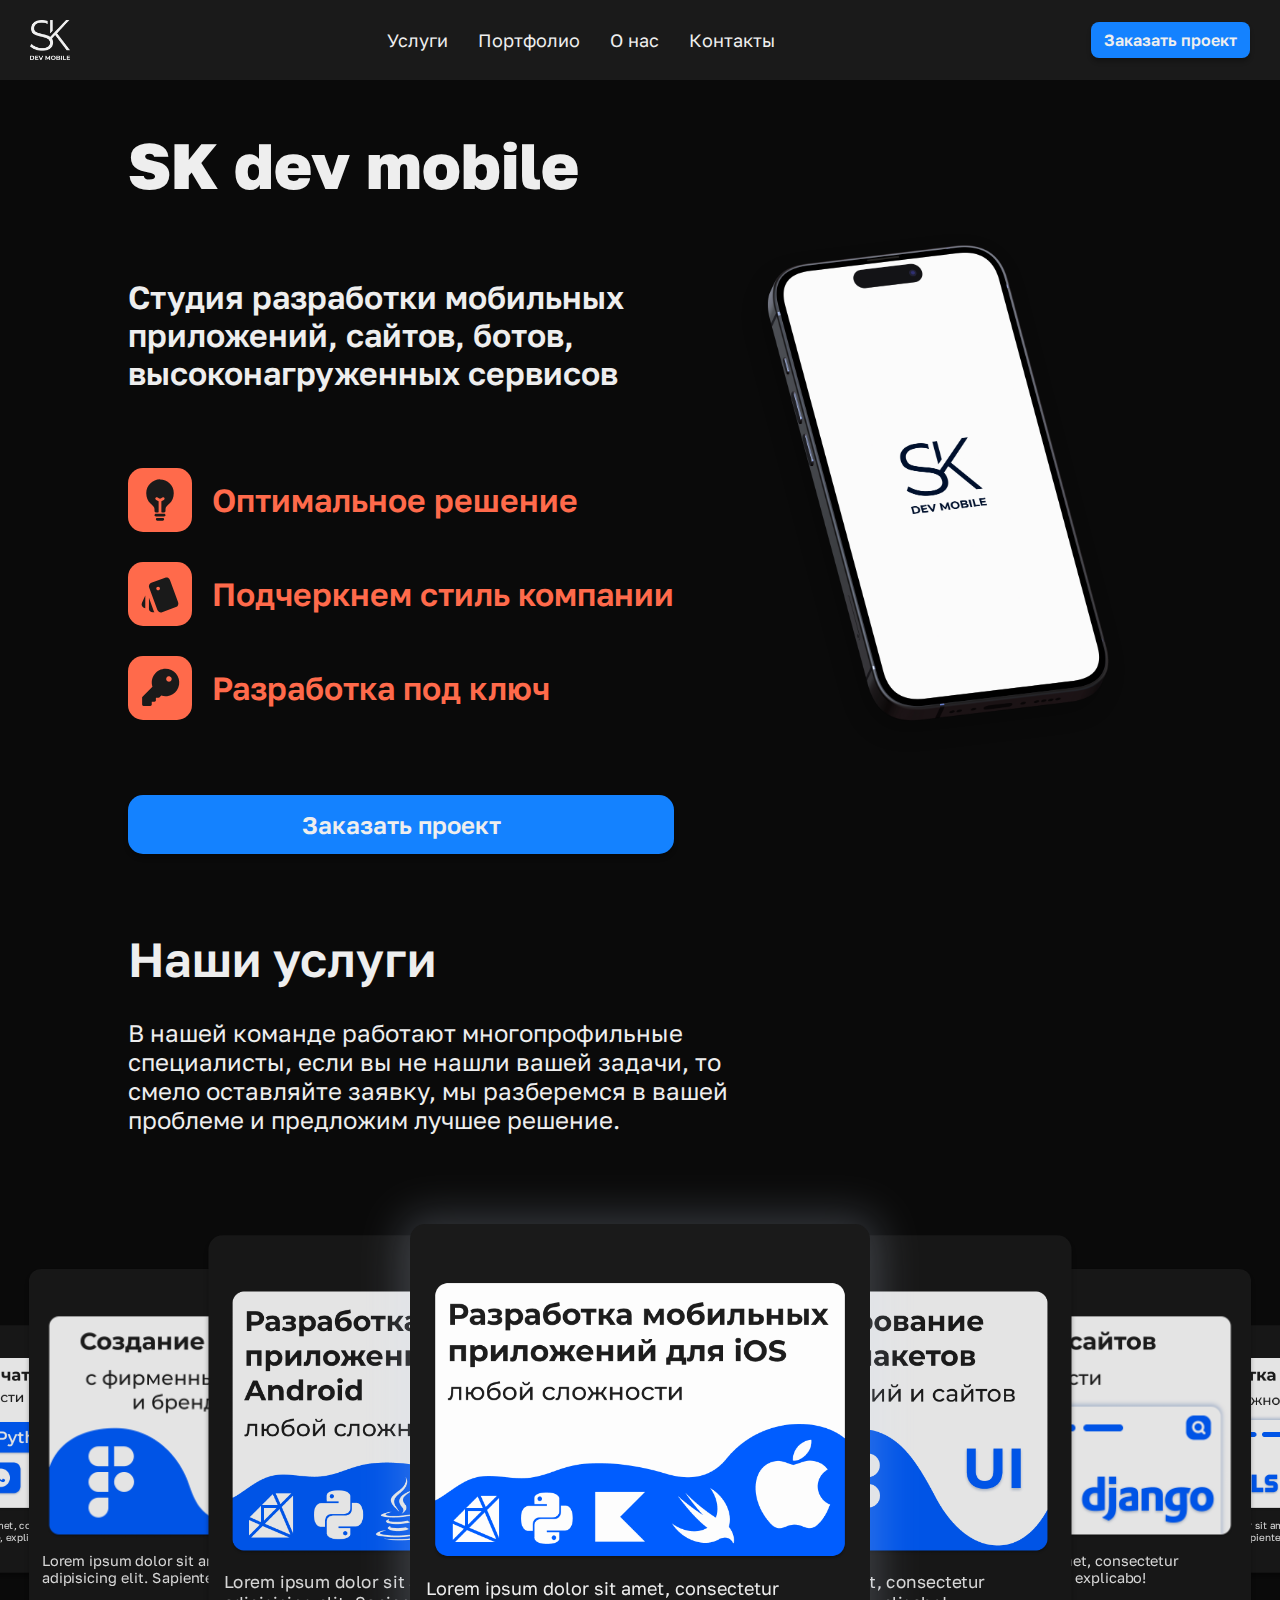
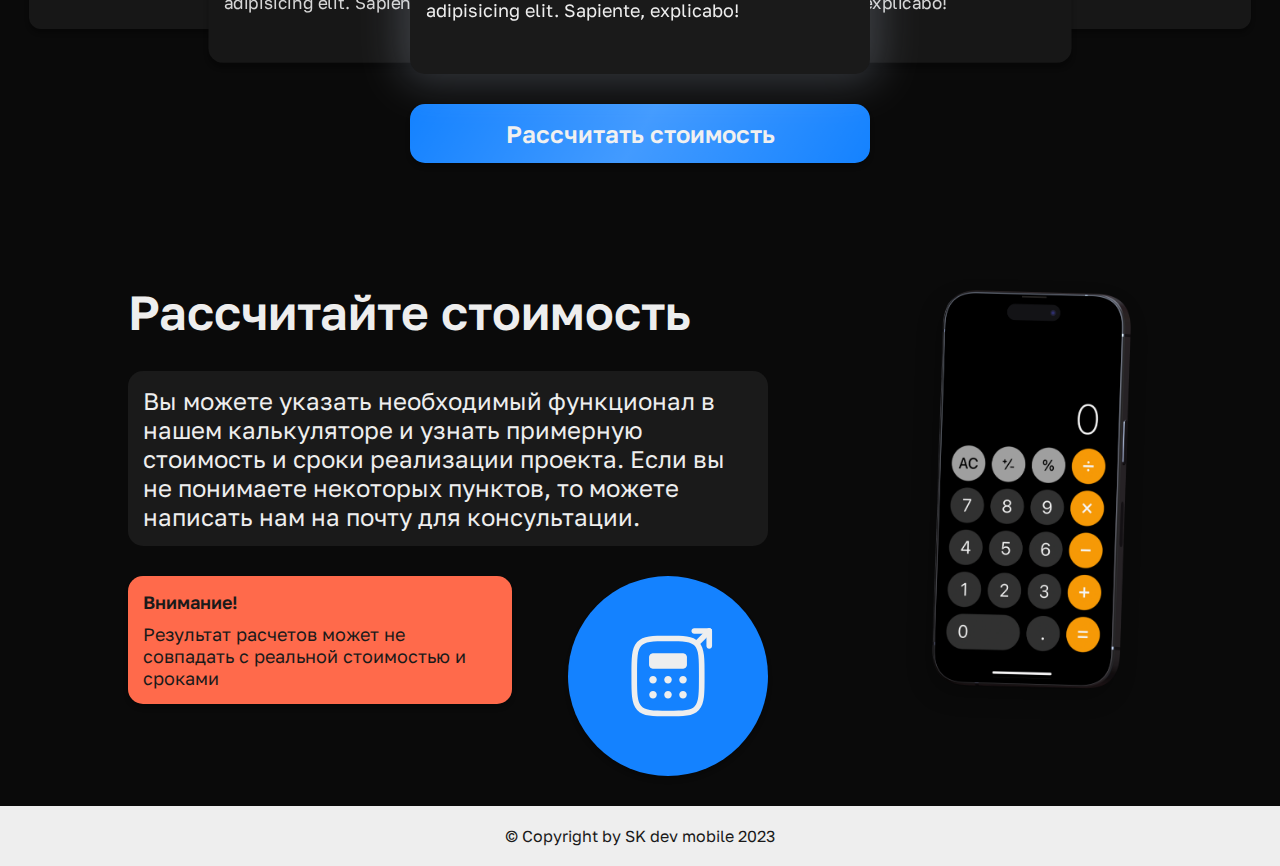
==== index.html @ 07eb95d1 "Редизайн сайта под темную тему" ====
<!DOCTYPE html>
<html lang="ru">

<head>
    <meta charset="utf-8">
    <meta name="viewport" content="width=device-width, initial-scale=1.0, shrink-to-fit=no">
    <title>sk-dev.site</title>
    <link href="./css/reset.css" rel="stylesheet">
    <link href="./css/custom.css" rel="stylesheet">
    <script type="application/javascript" src="./js/scroll-smooth.js"></script>
    <script type="application/javascript" src="./js/toggle_nav.js"></script>
    <script type="application/javascript" src="./js/carousel.js"></script>
    <script type="application/javascript" src="./js/floating-card.js"></script>
    <script src="https://ajax.googleapis.com/ajax/libs/jquery/3.6.4/jquery.min.js"></script>
    <link href="https://fonts.googleapis.com/css?family=Inconsolata" rel="stylesheet">
    <link href="https://fonts.googleapis.com/css?family=Quicksand" rel="stylesheet">
    <link rel="stylesheet" href="https://pattern.kivan-works.com/fonts/kredit.css">
</head>

<body class="active dark-style" ontouchstart="">
<nav class="navbar">
    <div class="container-nav">
        <a class="navbar-brand" href="#">
            <img src="./assets/images/website/logotype_raw.png" alt="" width="30" height="30"
                 class="d-inline-block align-text-top">
        </a>

        <span class="headline_title">
            SK dev mobile
        </span>

        <div class="navbar-collapse">
            <ul class="navbar-nav" id="navigation-menu">
                <li class="nav-item">
                    <a class="nav-link active" aria-current="page" href="#services">Услуги</a>
                </li>
                <li class="nav-item">
                    <a class="nav-link active" aria-current="page" href="#portfolio">Портфолио</a>
                </li>
                <li class="nav-item">
                    <a class="nav-link active" aria-current="page" href="#">О нас</a>
                </li>
                <li class="nav-item">
                    <a class="nav-link active" aria-current="page" href="#">Контакты</a>
                </li>
            </ul>
        </div>
        <div class="navbar-action" id="request-project-button">
            <button class="btn btn-primary btn-small" type="button">
                Заказать проект
            </button>
        </div>

        <div class="navbar-action" id="collapse-button">
            <button class="btn btn-primary btn-small" type="button" onclick="collapseFunc()">
                #
            </button>
        </div>
    </div>
</nav>

<header>
    <div class="header-back scroll-container">
        <span class="scroll-text">
            SK DEV MOBILE
        </span>
    </div>
    <div class="header_with_image">
        <div class="header_text_column">
            <span class="headline_title">
                SK dev mobile
            </span>
            <span class="headline_subtitle">
                Студия разработки мобильных приложений, сайтов, ботов, высоконагруженных сервисов
            </span>
            <div id="features_list">
                <div class="icon_block">
                    <svg class="animate-appear" width ="256" height="256" viewBox="0 0 256 256" fill="none" xmlns="http://www.w3.org/2000/svg">
                        <path d="M144 232H112C109.878 232 107.843 232.843 106.343 234.343C104.843 235.843 104 237.878 104 240C104 242.122 104.843 244.157 106.343 245.657C107.843 247.157 109.878 248 112 248H144C146.122 248 148.157 247.157 149.657 245.657C151.157 244.157 152 242.122 152 240C152 237.878 151.157 235.843 149.657 234.343C148.157 232.843 146.122 232 144 232ZM152 208H104C101.878 208 99.8434 208.843 98.3431 210.343C96.8428 211.843 96 213.878 96 216C96 218.122 96.8428 220.157 98.3431 221.657C99.8434 223.157 101.878 224 104 224H152C154.122 224 156.157 223.157 157.657 221.657C159.157 220.157 160 218.122 160 216C160 213.878 159.157 211.843 157.657 210.343C156.157 208.843 154.122 208 152 208ZM184.71 31.345C169.675 16.29 149.535 7.99998 128 7.99998C117.487 7.97493 107.073 10.0271 97.3557 14.0386C87.6383 18.0501 78.8092 23.9419 71.3756 31.3756C63.9419 38.8092 58.0501 47.6383 54.0386 57.3557C50.0271 67.073 47.9749 77.4872 48 88C48 111.31 56.935 133.115 72.5 147.82L74.68 149.865C83.685 158.285 96 169.82 96 180V192C96 194.122 96.8428 196.157 98.3431 197.657C99.8434 199.157 101.878 200 104 200H116C117.061 200 118.078 199.579 118.828 198.828C119.579 198.078 120 197.061 120 196V137.41C120 136.601 119.755 135.811 119.297 135.144C118.839 134.477 118.19 133.965 117.435 133.675C112.815 131.79 108.427 129.383 104.355 126.5C103.44 125.916 102.653 125.151 102.043 124.253C101.433 123.355 101.012 122.342 100.806 121.276C100.6 120.21 100.613 119.114 100.844 118.053C101.076 116.992 101.521 115.989 102.152 115.106C102.783 114.223 103.587 113.477 104.516 112.915C105.445 112.352 106.478 111.985 107.553 111.834C108.629 111.684 109.723 111.754 110.77 112.041C111.818 112.327 112.796 112.824 113.645 113.5C117.345 116.12 124.47 120 128 120C131.53 120 138.655 116.11 142.365 113.5C144.092 112.414 146.17 112.029 148.171 112.424C150.173 112.819 151.949 113.964 153.134 115.625C154.32 117.285 154.826 119.336 154.549 121.358C154.272 123.38 153.233 125.219 151.645 126.5C147.572 129.378 143.184 131.78 138.565 133.66C137.81 133.95 137.161 134.462 136.703 135.129C136.245 135.796 136 136.586 136 137.395V196C136 197.061 136.421 198.078 137.172 198.828C137.922 199.579 138.939 200 140 200H152C154.122 200 156.157 199.157 157.657 197.657C159.157 196.157 160 194.122 160 192V180C160 170.06 172.18 158.535 181.075 150.115L183.53 147.785C199.54 132.5 208 111.805 208 88C208.053 77.4862 206.022 67.0661 202.024 57.3418C198.027 47.6175 192.142 38.7817 184.71 31.345Z" fill="black"/>
                    </svg>
                    <span>
                    Оптимальное решение
                    </span>
                </div>
                <div class="icon_block">
                    <svg class="animate-appear" xmlns="http://www.w3.org/2000/svg" width="256" height="256" viewBox="0 0 256 256" fill="none">
                        <path d="M42.4 211.2L33.3333 207.467C27.8222 205.156 24.1315 201.156 22.2613 195.467C20.3911 189.778 20.704 184.178 23.2 178.667L42.4 137.067V211.2ZM85.0667 234.667C79.2 234.667 74.176 232.576 69.9947 228.395C65.8133 224.213 63.7298 219.193 63.744 213.333V149.333L92.0107 227.733C92.544 228.978 93.0773 230.18 93.6107 231.339C94.144 232.498 94.8551 233.607 95.744 234.667H85.0667ZM140 233.6C134.311 235.733 128.8 235.467 123.467 232.8C118.133 230.133 114.4 225.956 112.267 220.267L64.8 90.1333C62.6667 84.4444 62.8444 78.8907 65.3333 73.472C67.8222 68.0533 71.9111 64.3627 77.6 62.4L158.133 33.0667C163.822 30.9333 169.333 31.2 174.667 33.8667C180 36.5333 183.733 40.7111 185.867 46.4L233.333 176.533C235.467 182.222 235.289 187.78 232.8 193.205C230.311 198.631 226.222 202.318 220.533 204.267L140 233.6ZM117.067 106.667C120.089 106.667 122.624 105.643 124.672 103.595C126.72 101.547 127.74 99.0151 127.733 96C127.733 92.9778 126.713 90.4427 124.672 88.3947C122.631 86.3467 120.096 85.3262 117.067 85.3333C114.044 85.3333 111.513 86.3573 109.472 88.4053C107.431 90.4533 106.407 92.9849 106.4 96C106.4 99.0222 107.424 101.557 109.472 103.605C111.52 105.653 114.052 106.674 117.067 106.667Z" fill="black"/>
                    </svg>
                    <span>
                        Подчеркнем стиль компании
                    </span>
                </div>
                <div class="icon_block">
                    <svg class="animate-appear" width="256" height="256" viewBox="0 0 256 256" fill="none" xmlns="http://www.w3.org/2000/svg">
                        <path d="M160 16C147.373 16.0113 134.928 19.0088 123.681 24.7476C112.433 30.4864 102.702 38.8039 95.2829 49.021C87.8634 59.2381 82.9654 71.0651 80.9888 83.5363C79.0123 96.0075 80.0133 108.769 83.91 120.78L26.34 178.34C25.5973 179.083 25.0084 179.966 24.6069 180.937C24.2054 181.908 23.9992 182.949 24 184V224C24 226.122 24.8429 228.157 26.3431 229.657C27.8434 231.157 29.8783 232 32 232H72C74.1217 232 76.1566 231.157 77.6569 229.657C79.1571 228.157 80 226.122 80 224V208H96C98.1217 208 100.157 207.157 101.657 205.657C103.157 204.157 104 202.122 104 200V184H120C121.051 184.001 122.092 183.795 123.063 183.393C124.034 182.992 124.917 182.403 125.66 181.66L135.22 172.09C146.215 175.66 157.854 176.804 169.333 175.445C180.813 174.085 191.862 170.254 201.72 164.214C211.577 158.175 220.008 150.07 226.432 140.46C232.857 130.849 237.122 119.96 238.935 108.543C240.747 97.126 240.064 85.4516 236.932 74.3238C233.8 63.196 228.293 52.8792 220.791 44.0839C213.289 35.2885 203.97 28.2235 193.475 23.3753C182.981 18.5271 171.56 16.0109 160 16ZM180 92C176.835 92 173.742 91.0616 171.111 89.3035C168.48 87.5454 166.429 85.0466 165.218 82.1229C164.007 79.1993 163.69 75.9823 164.307 72.8786C164.925 69.7749 166.449 66.9239 168.686 64.6863C170.924 62.4487 173.775 60.9248 176.879 60.3074C179.982 59.6901 183.199 60.0069 186.123 61.2179C189.047 62.4289 191.545 64.4797 193.304 67.1109C195.062 69.7421 196 72.8355 196 76C196 80.2435 194.314 84.3131 191.314 87.3137C188.313 90.3143 184.243 92 180 92Z" fill="black"/>
                    </svg>
                    <span>
                    Разработка под ключ
                    </span>
                </div>
            </div>
            <button id="btn-header-order-inline" class="btn btn-primary" type="button">
                Заказать проект
            </button>
        </div>
        <div class="header_image_container">
            <img class="desktop-header-image animate-appear" src="./assets/images/website/phone_static.png" alt="">
        </div>
        <button id="btn-header-order" class="btn-alt btn btn-primary" type="button">
            Заказать проект
        </button>
</header>

<section class="section-even" id="services">
    <div class="section-text">
        <span class="section-title">
            Наши услуги
        </span>
        <span class="section-span">
            В нашей команде работают многопрофильные специалисты, если вы не нашли вашей задачи, то смело оставляйте заявку, мы разберемся в вашей проблеме и предложим лучшее решение.
        </span>
    </div>
    <div class="section-content">
        <div class="carousel-container">
            <div class="card-carousel">
                <div class="over-carousel-container">
                    <div id="carousel-button-prev">
                        <button class="btn">
                            <svg xmlns="http://www.w3.org/2000/svg" width="25" height="75" viewBox="0 0 25 75" fill="none">
                                <path fill-rule="evenodd" clip-rule="evenodd" d="M23.7404 0.329576C24.9392 1.0146 25.3557 2.54174 24.6707 3.74053L5.37944 37.5002L24.6707 71.2598C25.3557 72.4586 24.9392 73.9858 23.7404 74.6708C22.5416 75.3558 21.0145 74.9393 20.3295 73.7405L0.329453 38.7405C-0.109737 37.972 -0.109737 37.0284 0.329453 36.2598L20.3295 1.25984C21.0145 0.0610427 22.5416 -0.355449 23.7404 0.329576Z" fill="#FCFCFC"/>
                            </svg>
                        </button>
                    </div>
                    <div id="carousel-button-next">
                        <button class="btn">
                            <svg xmlns="http://www.w3.org/2000/svg" width="25" height="75" viewBox="0 0 25 75" fill="none">
                                <path fill-rule="evenodd" clip-rule="evenodd" d="M1.26032 74.6709C0.0615309 73.9859 -0.354961 72.4588 0.330064 71.26L19.6213 37.5003L0.330064 3.74065C-0.354961 2.54186 0.0615309 1.01472 1.26032 0.329697C2.45912 -0.355324 3.98625 0.0611649 4.67128 1.25996L24.6713 36.26C25.1105 37.0285 25.1105 37.9721 24.6713 38.7407L4.67128 73.7407C3.98625 74.9394 2.45912 75.3559 1.26032 74.6709Z" fill="#FCFCFC"/>
                            </svg>
                        </button>
                    </div>
                </div>
                <div class="card" id="1">
                    <div class="image-container">
                        <img src="./assets/images/Kwork%20cards/chat%20bots.png" alt="">
                    </div>
                    <p>Lorem ipsum dolor sit amet, consectetur adipisicing elit. Sapiente, explicabo!</p>
                </div>
                <div class="card" id="2">
                    <div class="image-container">
                        <img src="./assets/images/Kwork%20cards/logo%20figma.png" alt="">
                    </div>
                    <p class="text">Lorem ipsum dolor sit amet, consectetur adipisicing elit. Sapiente, explicabo!</p>
                </div>
                <div class="card" id="3">
                    <div class="image-container">
                        <img src="./assets/images/Kwork%20cards/mobile%20development%20android.png" alt="">
                    </div>
                    <p>Lorem ipsum dolor sit amet, consectetur adipisicing elit. Sapiente, explicabo!</p>
                </div>
                <div class="card" id="4">
                    <div class="image-container">
                        <img src="./assets/images/Kwork%20cards/mobile%20development%20ios.png" alt="">
                    </div>
                    <p>Lorem ipsum dolor sit amet, consectetur adipisicing elit. Sapiente, explicabo!</p>
                </div>
                <div class="card" id="5">
                    <div class="image-container">
                        <img src="./assets/images/Kwork%20cards/ui%20ux%20figma.png" alt="">
                    </div>
                    <p>Lorem ipsum dolor sit amet, consectetur adipisicing elit. Sapiente, explicabo!</p>
                </div>
                <div class="card" id="6">
                    <div class="image-container">
                        <img src="./assets/images/Kwork%20cards/website%20development%20android.png" alt="">
                    </div>
                    <p>Lorem ipsum dolor sit amet, consectetur adipisicing elit. Sapiente, explicabo!</p>
                </div>
                <div class="card" id="7">
                    <div class="image-container">
                        <img src="./assets/images/Kwork%20cards/website%20development%20android.png" alt="">
                    </div>
                    <p>Lorem ipsum dolor sit amet, consectetur adipisicing elit. Sapiente, explicabo!</p>
                </div>
            </div>
            <div id="carousel-button">
                <button class="btn btn-alt">
                    Рассчитать стоимость
                </button>
            </div>
        </div>
    </div>
</section>

<section class="section-non-even section-row" id="portfolio">
    <div class="section-text">
        <span class="section-title">
            Рассчитайте стоимость
        </span>

        <span class="section-span back-sec">
            Вы можете указать необходимый функционал в нашем калькуляторе и узнать примерную стоимость и сроки реализации проекта. Если вы не понимаете некоторых пунктов, то можете написать нам на почту для консультации.
        </span>

        <div class="row">
            <span id="warning-calc" class="section-span back-ac">
            <h2>Внимание!</h2>
            Результат расчетов может не совпадать с реальной стоимостью и сроками
            </span>
            <button id="calc-button" class="btn">
                <svg xmlns="http://www.w3.org/2000/svg" width="32" height="32" viewBox="0 0 32 32" fill="none">
                    <path fill-rule="evenodd" clip-rule="evenodd" d="M15.9375 5.25H16.0625C18.1305 5.24998 19.7675 5.24997 21.0483 5.44123C22.3723 5.63893 23.4222 6.0545 24.2394 6.96219C25.0462 7.85904 25.4066 8.99214 25.5798 10.4235C25.75 11.8302 25.75 13.635 25.75 15.9478V16.0522C25.75 18.365 25.75 20.1701 25.5798 21.5767C25.4067 23.0078 25.0465 24.1407 24.2396 25.0366C23.4225 25.9448 22.3728 26.3608 21.0487 26.5586C19.768 26.75 18.131 26.75 16.0625 26.75H15.9375C13.8695 26.75 12.2325 26.75 10.9517 26.5586C9.62757 26.3608 8.57757 25.9449 7.76043 25.0366C6.95354 24.1402 6.59336 23.0075 6.42018 21.5763C6.24998 20.1698 6.24999 18.365 6.25 16.0522V15.9478C6.24999 13.635 6.24998 11.8304 6.42018 10.4239C6.59338 8.99255 6.9536 7.85981 7.76026 6.96257C8.5774 6.05492 9.62742 5.63895 10.9513 5.44123C12.232 5.24997 13.869 5.24998 15.9375 5.25ZM8.87554 7.96565C8.36432 8.53439 8.0656 9.31262 7.90932 10.6041C7.75129 11.91 7.75 13.6239 7.75 16C7.75 18.3761 7.7513 20.0902 7.90932 21.3962C8.06563 22.6879 8.36441 23.4656 8.8754 24.0332C9.37626 24.5899 10.0464 24.9067 11.1733 25.0751C12.3306 25.248 13.8555 25.25 16 25.25C18.145 25.25 19.6699 25.248 20.827 25.0751C21.9537 24.9067 22.6235 24.5902 23.1244 24.0334C23.6352 23.4664 23.9344 22.6885 24.0907 21.3965C24.2487 20.0905 24.25 18.3761 24.25 16C24.25 13.6239 24.2487 11.9098 24.0907 10.6037C23.9344 9.31186 23.6356 8.53377 23.1244 7.96562C22.6236 7.40943 21.9536 7.09305 20.8267 6.92478C19.6694 6.75196 18.1445 6.75 16 6.75C13.855 6.75 12.3301 6.75196 11.1729 6.92477C10.0462 7.09304 9.37639 7.4094 8.87554 7.96565Z" fill="black"/>
                    <path d="M12 18C12.5523 18 13 17.5523 13 17C13 16.4477 12.5523 16 12 16C11.4477 16 11 16.4477 11 17C11 17.5523 11.4477 18 12 18Z" fill="black"/>
                    <path d="M12 22C12.5523 22 13 21.5523 13 21C13 20.4477 12.5523 20 12 20C11.4477 20 11 20.4477 11 21C11 21.5523 11.4477 22 12 22Z" fill="black"/>
                    <path d="M16 18C16.5523 18 17 17.5523 17 17C17 16.4477 16.5523 16 16 16C15.4477 16 15 16.4477 15 17C15 17.5523 15.4477 18 16 18Z" fill="black"/>
                    <path d="M16 22C16.5523 22 17 21.5523 17 21C17 20.4477 16.5523 20 16 20C15.4477 20 15 20.4477 15 21C15 21.5523 15.4477 22 16 22Z" fill="black"/>
                    <path d="M20 18C20.5523 18 21 17.5523 21 17C21 16.4477 20.5523 16 20 16C19.4477 16 19 16.4477 19 17C19 17.5523 19.4477 18 20 18Z" fill="black"/>
                    <path d="M20 22C20.5523 22 21 21.5523 21 21C21 20.4477 20.5523 20 20 20C19.4477 20 19 20.4477 19 21C19 21.5523 19.4477 22 20 22Z" fill="black"/>
                    <path d="M11 11C11 10.4477 11.4477 10 12 10H20C20.5523 10 21 10.4477 21 11V13C21 13.5523 20.5523 14 20 14H12C11.4477 14 11 13.5523 11 13V11Z" fill="#D9D9D9"/>
                    <path fill-rule="evenodd" clip-rule="evenodd" d="M13 11.5C12.7239 11.5 12.5 11.7239 12.5 12V12C12.5 12.2761 12.7239 12.5 13 12.5H19C19.2761 12.5 19.5 12.2761 19.5 12V12C19.5 11.7239 19.2761 11.5 19 11.5H13ZM12 10C11.4477 10 11 10.4477 11 11V13C11 13.5523 11.4477 14 12 14H20C20.5523 14 21 13.5523 21 13V11C21 10.4477 20.5523 10 20 10H12Z" fill="black"/>
                    <path fill-rule="evenodd" clip-rule="evenodd" d="M27.5303 3.46967C27.8232 3.76256 27.8232 4.23744 27.5303 4.53033L24.5303 7.53033C24.2374 7.82322 23.7626 7.82322 23.4697 7.53033C23.1768 7.23744 23.1768 6.76256 23.4697 6.46967L26.4697 3.46967C26.7626 3.17678 27.2374 3.17678 27.5303 3.46967Z" fill="black"/>
                    <path fill-rule="evenodd" clip-rule="evenodd" d="M27 3.25C27.4142 3.25 27.75 3.58579 27.75 4V8C27.75 8.41421 27.4142 8.75 27 8.75C26.5858 8.75 26.25 8.41421 26.25 8V4C26.25 3.58579 26.5858 3.25 27 3.25Z" fill="black"/>
                    <path fill-rule="evenodd" clip-rule="evenodd" d="M22.25 4C22.25 3.58579 22.5858 3.25 23 3.25L27 3.25C27.4142 3.25 27.75 3.58579 27.75 4C27.75 4.41421 27.4142 4.75 27 4.75L23 4.75C22.5858 4.75 22.25 4.41421 22.25 4Z" fill="black"/>
                </svg>
            </button>
        </div>

    </div>
    <div id="content-calc-section" class="section-content">
        <a href="#">
            <img class="desktop-header-image animate-appear" src="assets/images/website/phone-calc.png" alt="">
        </a>
    </div>
</section>

<footer>
    © Copyright by SK dev mobile 2023
</footer>

</body>

</html>
---- css/custom.css ----
/* SETUP FONTS */
@import url('https://fonts.googleapis.com/css2?family=Golos+Text:wght@400;600;800&display=swap');

/* SETUP COLORS */
:root{
    --background: #F0F0F0;
    --display: #1D1D1D;
    --primary: #005DFF;
    --secondary: #FCFCFC;
    --accent: #FFDA16;
    --accent-2: #F5583B;

    --button-bg-hover: var(--secondary);
    --button-fg-hover: var(--primary);
    --button-bg: var(--primary);
    --button-fg: var(--secondary);


    --background-dark: #0a0a0a;
    --display-dark: #eeeeee;
    --primary-dark: #1482ff;
    --secondary-dark: #1a1a1a;
    --accent-dark: #ffde5c;
    --accent-2-dark: #ff6a4b;

    --corner-radius: 15px;
    --corner-radius-inv: -15px;
    --corner-radius-small: 8px;

    --shine-degree: 120deg;
    --shine-color: rgba(255, 255, 255, 0.2);
    --shine-effect: linear-gradient(
            var(--shine-degree),
            transparent,
            var(--shine-color),
            transparent
    );
}

::selection      { color: var(--secondary);  background: var(--primary);}
::-moz-selection { color: var(--secondary);  background: var(--primary);}


body {
    font-family: 'Golos Text', sans-serif;
    background-color: var(--background);
    background: var(--background);

    height: 100vh;
    color: var(--display);
}

.dark-style {
    background: var(--background-dark);
    --background: var(--background-dark);
    --display: var(--display-dark);
    --primary: var(--primary-dark);
    --secondary: var(--secondary-dark);
    --accent: var(--accent-dark);
    --accent-2: var(--accent-2-dark);

    --button-bg-hover: var(--display-dark);
    --button-fg-hover: var(--primary-dark);
    --button-bg: var(--primary-dark);
    --button-fg: var(--display-dark);

    color: var(--display-dark)
}

/* NAVIGATION ---------------------------------------------------------- */

.navbar {
    display: block;
    height: 80px;
    background-color: var(--secondary);
    color: var(--display);
}

.nav-item a {
    color: var(--display);
    font-family: 'Golos Text', sans-serif;
    font-size: large;
    font-style: normal;
    font-weight: 400;
    line-height: normal;
}

.nav-item:hover a {
    color: var(--primary);
    font-weight: 600;
    text-decoration: none;
}

.navbar ul {
    list-style-type: none;
}

.nav-item a {
    text-decoration: none;
}

.navbar-collapse .navbar-nav {
    display: flex;
    flex-direction: row;
    justify-content: center;
    align-items: center;
    align-content: center;
    gap: 30px;
    flex-shrink: 0;
}

.container-nav .headline_title {
    display: none;
}

.container-nav {
    display: flex;
    height: 80px;
    padding: 8px 30px;
    flex-direction: row;
    align-content: center;
    justify-items: center;
    justify-content: space-between;
    align-items: center;
}

.navbar-brand img {
    height: 40px;
    width: 40px;
}

.navbar-action {
    display: flex;
    justify-content: space-around;
}

#collapse-button {
    display: none;
}

/* BUTTON -------------------------------------------------------------- */

.btn {
    display: flex;
    padding: var(--corner-radius) calc(var(--corner-radius) + 5px);
    height: fit-content;
    flex-direction: row;
    justify-content: center;
    align-items: center;
    gap: 10px;
    align-self: stretch;

    border-radius: var(--corner-radius);
    box-shadow: 0 4px 4px 0 rgba(0, 0, 0, 0.25);
    background-color: var(--button-bg);
    color: var(--button-fg);
    font-weight: 600;
    transition: all 0.2s ease-in;
}

.btn svg path {
    fill: var(--button-fg);
}

.btn svg {
    width: 18px;
}

#calc-button {
    border-radius: 999px;
    padding: 40px;
}

#calc-button svg {
    aspect-ratio: 1;
    width: 120px;
}


#carousel-button-prev .btn, #carousel-button-next .btn {
    border-radius: var(--corner-radius-small);
    padding: 10px 10px;
}

@media (hover: none) {
    .btn:active {
        background-color: var(--button-bg-hover);
        color: var(--button-fg-hover);

        transition: all 50ms ease-in;
    }

    .btn:active svg path {
        fill: var(--button-fg-hover);
        transition: all 50ms ease-in;
    }
}

@media (hover: hover) {
    .btn:hover {
        box-shadow: 0 2px 10px 10px rgba(45, 112, 227, 0.30);
        background-color: var(--button-bg-hover);
        color: var(--button-fg-hover);
        transition: all 0.2s ease-in;

        transform: scale(1.05);
    }

    .btn:active {
        box-shadow: 0 4px 4px 0 rgba(0, 0, 0, 0.25);
        background-color: var(--button-bg);
        color: var(--button-fg);

        transition: all 0.1s ease-out;
        transform: scale(1);

    }

    .btn:hover svg path {
        fill: var(--button-fg-hover);
        transition: all 0.2s ease-in;
    }

    .btn:active svg path {
        fill: var(--button-bg-hover);
        transition: all 0.1s ease-out;
    }
}

.btn-small {
    padding: var(--corner-radius-small) calc(var(--corner-radius-small) + 5px);
    border-radius: var(--corner-radius-small);
}


/* HEADER ---------------------------------------------------------- */

header {
    display: flex;
    justify-content: center;
    width: 100%;
    height: calc(100vh - 80px);
    /*background-image: url("../assets/images/website/back.png");*/

    /* Create the parallax scrolling effect */
    /*background-attachment: fixed;*/
    /*background-position: center;*/
    /*background-repeat: no-repeat;*/
    /*background-size: cover;*/
}

#btn-header-order-inline {
    display: block;
}

#btn-header-order{
    display: none;
}

.header-back {
    position: absolute;
    display: flex;
    width: 100%;
    height: calc(100vh - 80px);
    justify-content: space-around;
    align-items: center;
    z-index: -1;
}

.header-back span {
    font-size: 22vw;
    font-weight: 800;
    color: var(--display);
    opacity: 0.1;
}

.header_with_image {
    display: flex;
    width: 100%;
    flex-direction: row;
    gap: 30px;
    justify-content: space-between;
    align-content: space-between;
    padding: 0 10vw;
}

.header_text_column {
    display: flex;
    flex: 1;
    flex-direction: column;
    justify-content: space-evenly;
    gap: 30px;
    width: 30vw;
}

.headline_title {
    color: var(--display);
    font-size: 4em;
    font-weight: 800;
}

.headline_subtitle {
    font-size: xx-large;
    font-weight: 600;
}

.header_text_column .btn {
    font-size: x-large;
    font-style: normal;
    font-weight: 600;
    line-height: normal;
}

.header_image_container {
    flex: 1;
    display: flex;
    justify-content: center;
    align-items: center;
    max-width: 35vw;
}

.header_image {
    display: none;
    flex: 1;
    flex-shrink: 0;
    background-color: var(--background);
    background-repeat: no-repeat;
    background-image: url("../assets/images/website/phone_static.png");
    background-size: contain;
    background-position: right;
    height: 100%;
    width: 100%;
}

.desktop-header-image {
    height: auto;
    width: auto;
    filter: drop-shadow(-5px 10px 10px rgba(0, 0, 0, 0.25));
    transition: all .2s ease-out;
}

.desktop-header-image:hover {
    filter: drop-shadow(-10px 15px 15px rgba(0, 0, 0, 0.15));
    transform: scale(1.1);
    transition: all .3s ease-in-out;
}

/*.header_image:hover {*/
/*    background-image: url("../assets/images/website/phone_header_desktop.png");*/

/*    transition: all .3s ease-in-out;*/
/*}*/

/* ANIMATIONS ------------------------------------------------------ */

.animate-appear {
    animation-duration: 0.5s;
    animation-name: animate-scale-appear;
    animation-delay: 0.5s;
    animation-fill-mode: backwards;
}

@keyframes animate-scale-appear {
    0% { scale: 0; }
    100% { scale: 1; }
}

@keyframes rotation {
    from {
        transform: rotate(0deg);
    }
    to {
        transform: rotate(360deg);
    }
}


.scroll-container {
    overflow: hidden;
}

.scroll-text {
    /* animation properties */
    -moz-transform: translateX(100%);
    -webkit-transform: translateX(100%);
    transform: translateX(100%);

    -moz-animation: scroll-anim 10s linear infinite;
    -webkit-animation: scroll-anim 10s linear infinite;
    animation: scroll-anim 10s linear infinite;
}

/* for Firefox */
@-moz-keyframes scroll-anim {
    from { -moz-transform: translateX(100%); }
    to { -moz-transform: translateX(-100%); }
}

/* for Chrome */
@-webkit-keyframes scroll-anim {
    from { -webkit-transform: translateX(100%); }
    to { -webkit-transform: translateX(-100%); }
}

@keyframes scroll-anim {
    from {
        -moz-transform: translateX(100%);
        -webkit-transform: translateX(100%);
        transform: translateX(100%);
    }
    to {
        -moz-transform: translateX(-100%);
        -webkit-transform: translateX(-100%);
        transform: translateX(-100%);
    }
}

/* ICON BLOCK ------------------------------------------------------- */

#features_list {
    display: flex;
    flex-direction: column;
    gap: 30px;
    justify-content: flex-start;
}

.icon_block {
    display: flex;
    flex-direction: row;
    gap: 20px;
    justify-content: flex-start;
    align-items: center;
}

.icon_block svg {
    height: 64px;
    width: 64px;
    flex-shrink: 0;
    fill: var(--secondary);
    padding: 10px;
    background-color: var(--accent-2);
    border-radius: var(--corner-radius);
    transition: transform 0.4s ;
}

.icon_block:hover svg {
    transform: rotate(360deg);
    transition: transform 0.4s ease-in-out;
}

.icon_block svg path {
    fill: var(--secondary);
}

.icon_block span {
    font-size: xx-large;
    font-weight: 600;
    color: var(--accent-2);
}


/* SECTION ------------------------------------------------------------ */

section {
    display: flex;
    flex-direction: column;
    gap:    30px;
    justify-content: flex-start;
    padding: 30px 0;
}

.section-row {
    display: flex;
    flex-direction: row;
    gap: 30px;
    justify-content: space-between;
    align-content: space-between;
    /*align-items: center;*/
    padding: 30px 10vw;
    align-items: stretch;
}

.section-even {
    /*background: var(--background-dark);*/
    /*--background: var(--background-dark);*/
    /*--display: var(--display-dark);*/
    /*--primary: var(--primary-dark);*/
    /*--secondary: var(--secondary-dark);*/
    /*--accent: var(--accent-dark);*/
    /*--accent-2: var(--accent-2-dark);*/

    /*--button-bg-hover: var(--display-dark);*/
    /*--button-fg-hover: var(--primary-dark);*/
    /*--button-bg: var(--primary-dark);*/
    /*--button-fg: var(--display-dark);*/

    /*color: var(--display-dark)*/
}

.section-non-even {
    background-image: url("../assets/images/website/back.png");

    /* Create the parallax scrolling effect */
    background-attachment: fixed;
    background-position: center;
    background-repeat: no-repeat;
    background-size: cover;
}

.section-text {
    display: flex;
    flex-direction: column;
    gap: 30px;
    justify-content: flex-start;
    padding: 0 10vw;
}

.section-title {
    color: var(--display);
    font-size: 3em;
    font-weight: 600;
}

.section-span {
    font-size: x-large;
    font-weight: 400;
    width: 50vw;
}

.section-span h2 {
    font-weight: 600;
    padding-bottom: 10px;
}

.back-sec {
    background-color: var(--secondary);
    padding: var(--corner-radius);
    border-radius: var(--corner-radius);
}

.back-ac {
    background-color: var(--accent-2);
    padding: var(--corner-radius);
    border-radius: var(--corner-radius);
    color: var(--secondary);
    font-size: large;
    box-shadow: 0 4px 4px 0 rgba(0, 0, 0, 0.25);
}

#warning-calc {
    max-width: 30vw;
}

.row {
    display: flex;
    flex-direction: row;
    gap: 30px;
    justify-content: space-between;
    align-items: flex-start;
}

.section-content {
    display: flex;
    flex-direction: column;
    gap: 30px;
    justify-content: flex-start;
}

.section-row .section-text {
    padding: 0;
    height: auto;
    align-content: flex-start;
    justify-content: flex-start;
    align-items: stretch;
}

.section-row .section-content {
    width: 20vw;
}


/* BUTTON ALT ------------------------------------------------------- */

.btn-alt {
    position: relative;
    overflow: hidden;
    text-decoration: none;
}

.btn-alt::before {
    content: "";
    position: absolute;
    top: 0;
    width: 100%;
    height: 100%;
    background: var(--shine-effect);
}

.btn-alt::before {
    -webkit-animation: shine 5s ease-in-out infinite;
    animation: shine 5s ease-in-out infinite;
}

@-webkit-keyframes shine {
    0% {
        left: -100%;
        transition-property: left;
    }
    11.5044247788%, 100% {
        left: 100%;
        transition-property: left;
    }
}

@keyframes shine {
    0% {
        left: -100%;
        transition-property: left;
    }
    11.5044247788%, 100% {
        left: 100%;
        transition-property: left;
    }
}

/* CAROUSEL ----------------------------------------------------------- */


#carousel-button .btn{
    width: 460px;
    font-size: x-large;
}

.carousel-container {
    position: relative;
    overflow: hidden;
    height: auto;
    padding: 60px 0;
    display: flex;
    flex-direction: column;
    gap: 30px;
    justify-content: center;
    align-items: center;
    align-content: center;
}

.card-carousel {
    --card-width: 80%;
    --card-max-width: 460px;
    --card-min-height: 450px;
    --carousel-min-width: 600px;
    z-index: 1;
    position: relative;
    width: 100%;
    height: auto;
    min-height: var(--card-min-height);
    min-width: var(--carousel-min-width);
    transition: filter .3s ease;
}

.card-carousel.smooth-return {
    transition: all .2s ease;
}

.card-carousel .card {
    background: var(--secondary);
    width: var(--card-width);
    max-width: var(--card-max-width);
    text-align: center;
    padding: 1em;
    min-width: 250px;
    min-height: var(--card-min-height);
    position: absolute;
    margin: 0 auto;
    color: var(--display);
    transition: inherit;
    -webkit-box-shadow: 0 5px 5px 0 rgba(0,0,0,0.3);
    -moz-box-shadow: 0 5px 5px 0 rgba(0,0,0,0.3);
    box-shadow: 0 5px 5px 0 rgba(0,0,0,0.3);
    border-radius: var(--corner-radius);
    filter: brightness(.9);
    display: flex;
    flex-direction: column;
    align-items: center;
    justify-content: center;
    gap: 15px;
}

.card p {
    font-size: large;
    font-weight: 400;
    text-align: left;
    color: var(--display);
}

.card.highlight {
    filter: brightness(1);

    box-shadow: 0 0 40px 10px rgba(216, 230, 255, 0.2);

    transition: transform 0.5s ease-in, box-shadow 0.5s ease-in;
    transform: scale(1.2);

}

.image-container {
    position: relative;
}

.over-carousel-container {
    display: none;
}

/* FLOATING CARD --------------------------------------------------- */

.card_body {
}
.active .floating:before {
    opacity: 1;
    transition: 500ms;
}

.floating {
    position: relative;
    box-shadow: -20px 14px 54px rgba(0, 0, 0, 0.55);
    border-radius: var(--corner-radius);
    transform-style: preserve-3d;
    transform-origin: 50% 50%;
    transform: rotateX(17deg) rotateY(18deg);
}

.floating-no {
    position: relative;
    transform-style: preserve-3d;
    transform-origin: 50% 50%;
    transform: rotateX(17deg) rotateY(18deg);
}

.text-on-floating {
    z-index: 2;
    font-size: xx-large;
    font-weight: 600;
    transform: translateZ(40px);
    text-shadow: 0 0 5px rgba(0, 0, 0, 0.8);
    text-shadow: -9px 8.7px 6px rgba(0, 0, 0, 0.8);
}

.container-on-floating {
    z-index: 3;
    transform: translateZ(30px);
    filter: drop-shadow(0px 0px 5px rgba(0, 0, 0, 0.5));
    filter: drop-shadow(-6.4px 6.2px 8px rgba(0, 0, 0, 0.6));
}

.phone-image {
    width: calc(404px * 0.6);
    height: calc(852px * 0.6);
    transform: rotateZ(20deg);
}

.thickness-phone {
    width: calc(400px * 0.6);
    height: calc(852px * 0.6);
    padding-right: 2px;
    border-radius: 38px;

}

.thickness {
    position: absolute;
    background: linear-gradient(145deg, #252525, #444444);
    background: #1a1a1a;
    transform: translateZ(-2px) rotateZ(20deg);
}
.thickness:nth-child(2) {
    transform: translateZ(-4px) rotateZ(20deg);
}
.thickness:nth-child(3) {
    transform: translateZ(-6px) rotateZ(20deg);
}
.thickness:nth-child(4) {
    transform: translateZ(-10px) rotateZ(20deg);
}

/* FOOTER ---------------------------------------------------------- */
footer {
    display: flex;
    height: 60px;
    justify-content: space-around;
    align-content: center;
    align-items: center;
    background-color: var(--display);
    color: var(--secondary);
}



/* FOR MOBILE ---------------------------------------------------- */
@media screen and (max-width: 660px) {

    /*--corner-radius: var(--corner-radius-small);*/


    .navbar {
        height: fit-content;
        min-height: 80px;
    }

    .header-back {
        justify-content: start;
        align-items: start;
    }

    .header-back span {
        font-size: 10em;
    }

    .container-nav {
        height: fit-content;
        min-height: 80px;
        flex-direction: row;
        align-content: start;
        align-items: flex-start;
        padding: 20px;
        gap: 20px;
    }

    #request-project-button {
        display: none;
    }

    #collapse-button {
        display: flex;
    }

    .navbar-collapse .navbar-nav {
        display: none;
        flex: 1;
        transition: all 0.3s ease-in;
        flex-direction: column;
        align-content: start;
        align-items: start;
    }

    .header_with_image {
        flex-direction: column;
        justify-content: space-between;
        padding: 0;
        gap: 0;
    }

    .header_text_column {
        flex: none;
        justify-content: space-between;
        align-items: center;
        width: auto;
        gap: 30px;
        padding: 20px 10vw;
    }
    
    .header_text_column .headline_title {
        display: none;
    }

    #btn-header-order-inline {
        display: none;
    }

    #btn-header-order{
        display: none;
    }

    .navbar-brand {
        display: none;
    }
    .headline_title {
        font-size: xx-large;
        font-weight: 600;
        color: var(--display);
        text-align: start;
    }

    .headline_subtitle {
        font-size: large;
        font-weight: 400;
        text-align: center;
    }

    .header_image_container {
        flex: 1;
        max-width: unset;
        background-image: url("../assets/images/website/phone_header_mobile.png");
        background-size: contain;
        background-position: bottom center;
    }

    .container-nav .headline_title {
        display: block;
    }

    #features_list {
        display: flex;
        flex-direction: column;
        justify-content: flex-start;
        align-items: start;
        width: 100%;
    }

    .icon_block {
        display: flex;
        flex-direction: row;
        gap: 20px;
        justify-content: flex-start;
        align-items: center;
    }

    .icon_block svg {
        padding: 0;
        height: 42px;
        width: 42px;
        fill: var(--accent);
        background-color: unset;
    }

    .icon_block span {
        color: var(--accent);
        font-size: large;
    }

    .icon_block svg path{
        fill: var(--accent);
    }

    /* SECTION ----------------------------------------------- */

    section {
        padding: 0 0 30px 0;
    }

    .section-row {
        padding: 0 0 30px 0;
    }

    .section-text {
        padding: 0 0;
    }

    .section-row .section-text {
        padding: 0 0;
    }

    .section-title {
        padding: 15px 15px;
        background-color: var(--secondary);
        color: var(--display);
        font-size: xx-large;
        text-align: center;
    }

    .section-span {
        font-size: medium;
        width: auto;
        padding: 20px;
        margin: 0 20px;
    }

    .row {
        gap: 20px;
        padding: 0 20px;
    }

    .card-carousel {
        --card-width: 80vw;
        --card-min-height: 350px;
        --carousel-min-width: 100vw;
        margin: 30px 0;
    }

    .card.highlight {
        box-shadow: 0 0 15px 5px rgba(216, 230, 255, 0.2);
        transition: box-shadow 0.2s ease-in-out;
        transform: none;
    }

    #services {
        gap: 0;
    }

    #carousel-button .btn{
        width: 80vw;
    }

    .carousel-container {
        gap: 0;
        padding: 0 0;
    }

    .over-carousel-container {
        z-index: 3;
        position: absolute;
        right: 0;
        left: 0;
        width: 100%;
        height: 100%;

        display: flex;
        flex-direction: row;
        justify-content: space-between;
        align-content: center;
        align-items: center;

        padding: 0 10px;
    }

    .desktop-header-image {
        display: none;
    }

    #content-calc-section {
        display: none;
    }

    #calc-button {
        border-radius: 999px;
        padding: 15px;
    }

    #calc-button svg {
        aspect-ratio: 1;
        width: 120px;
    }

    #warning-calc {
        max-width: unset;
        font-size: small;
        margin: 0 0;
    }
}

@media only screen and (max-device-width: 1366px) {
    .parallax {
        background-attachment: scroll;
    }
}
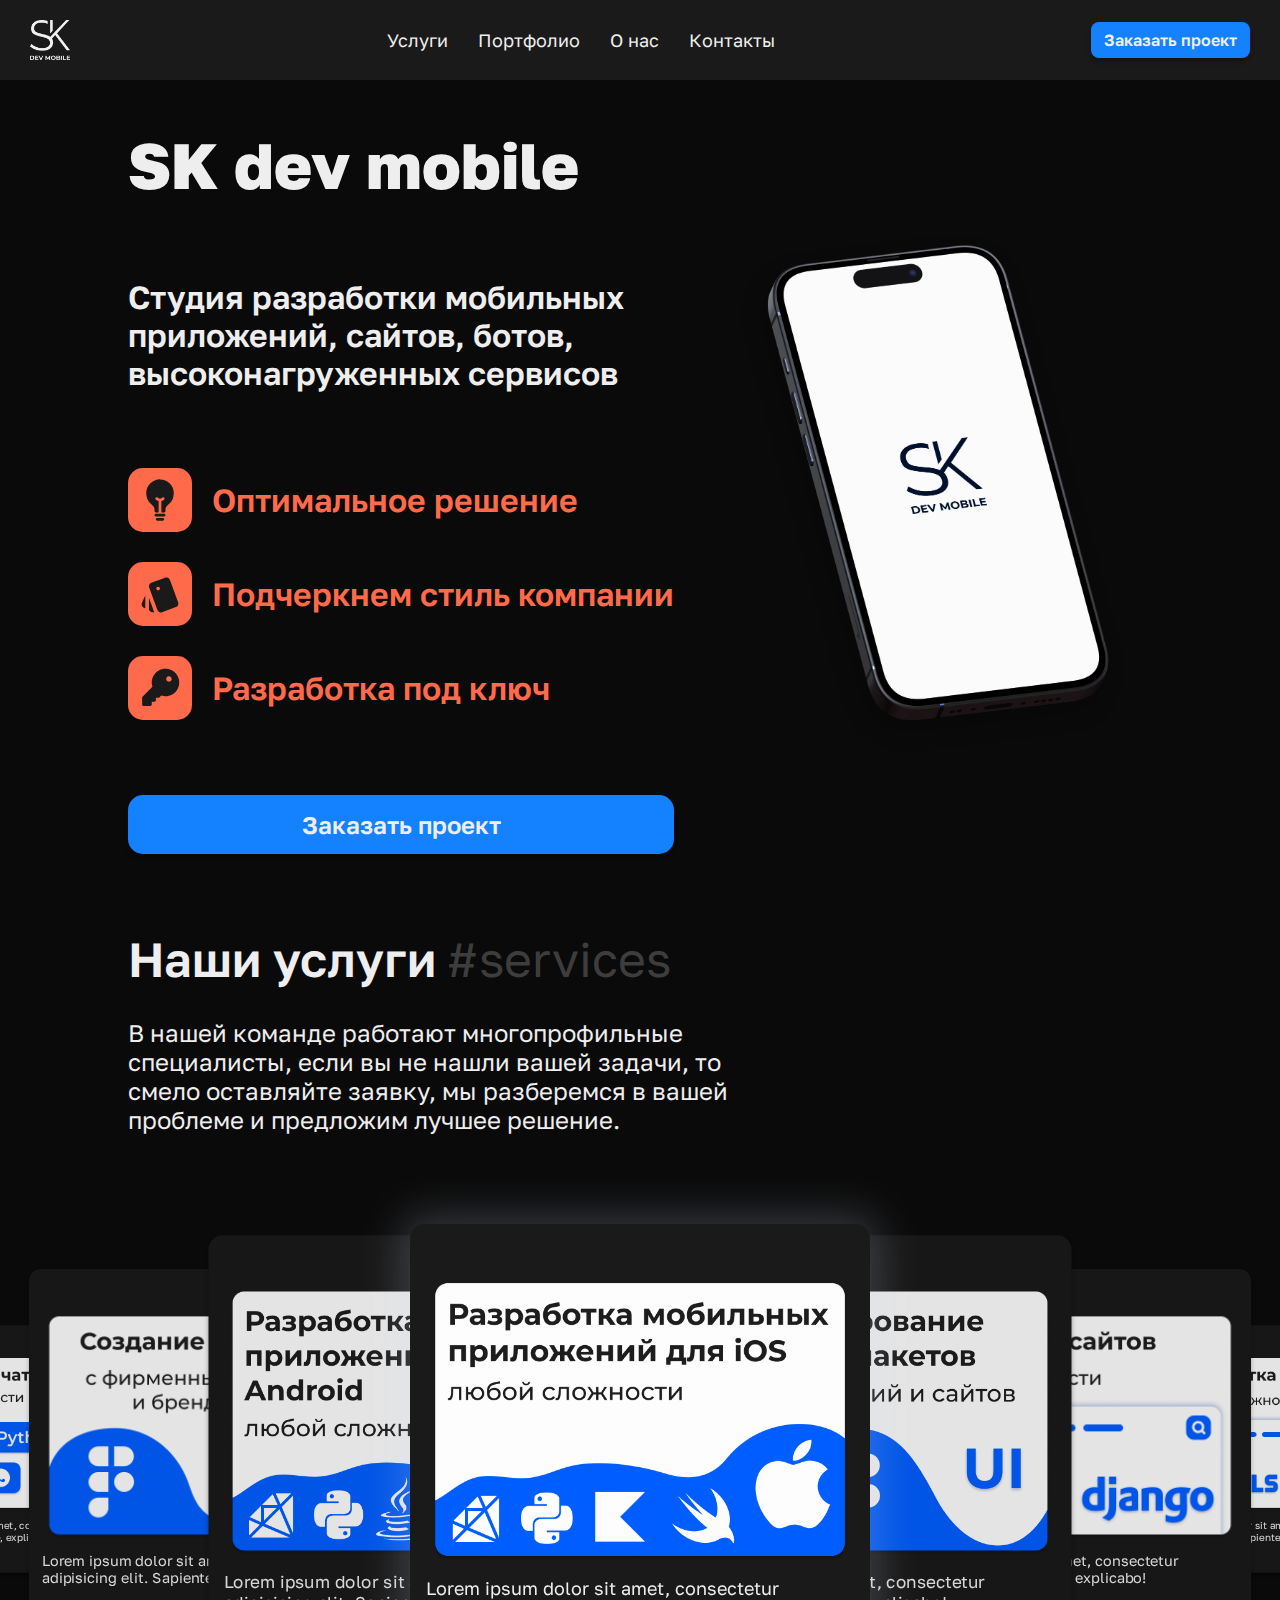
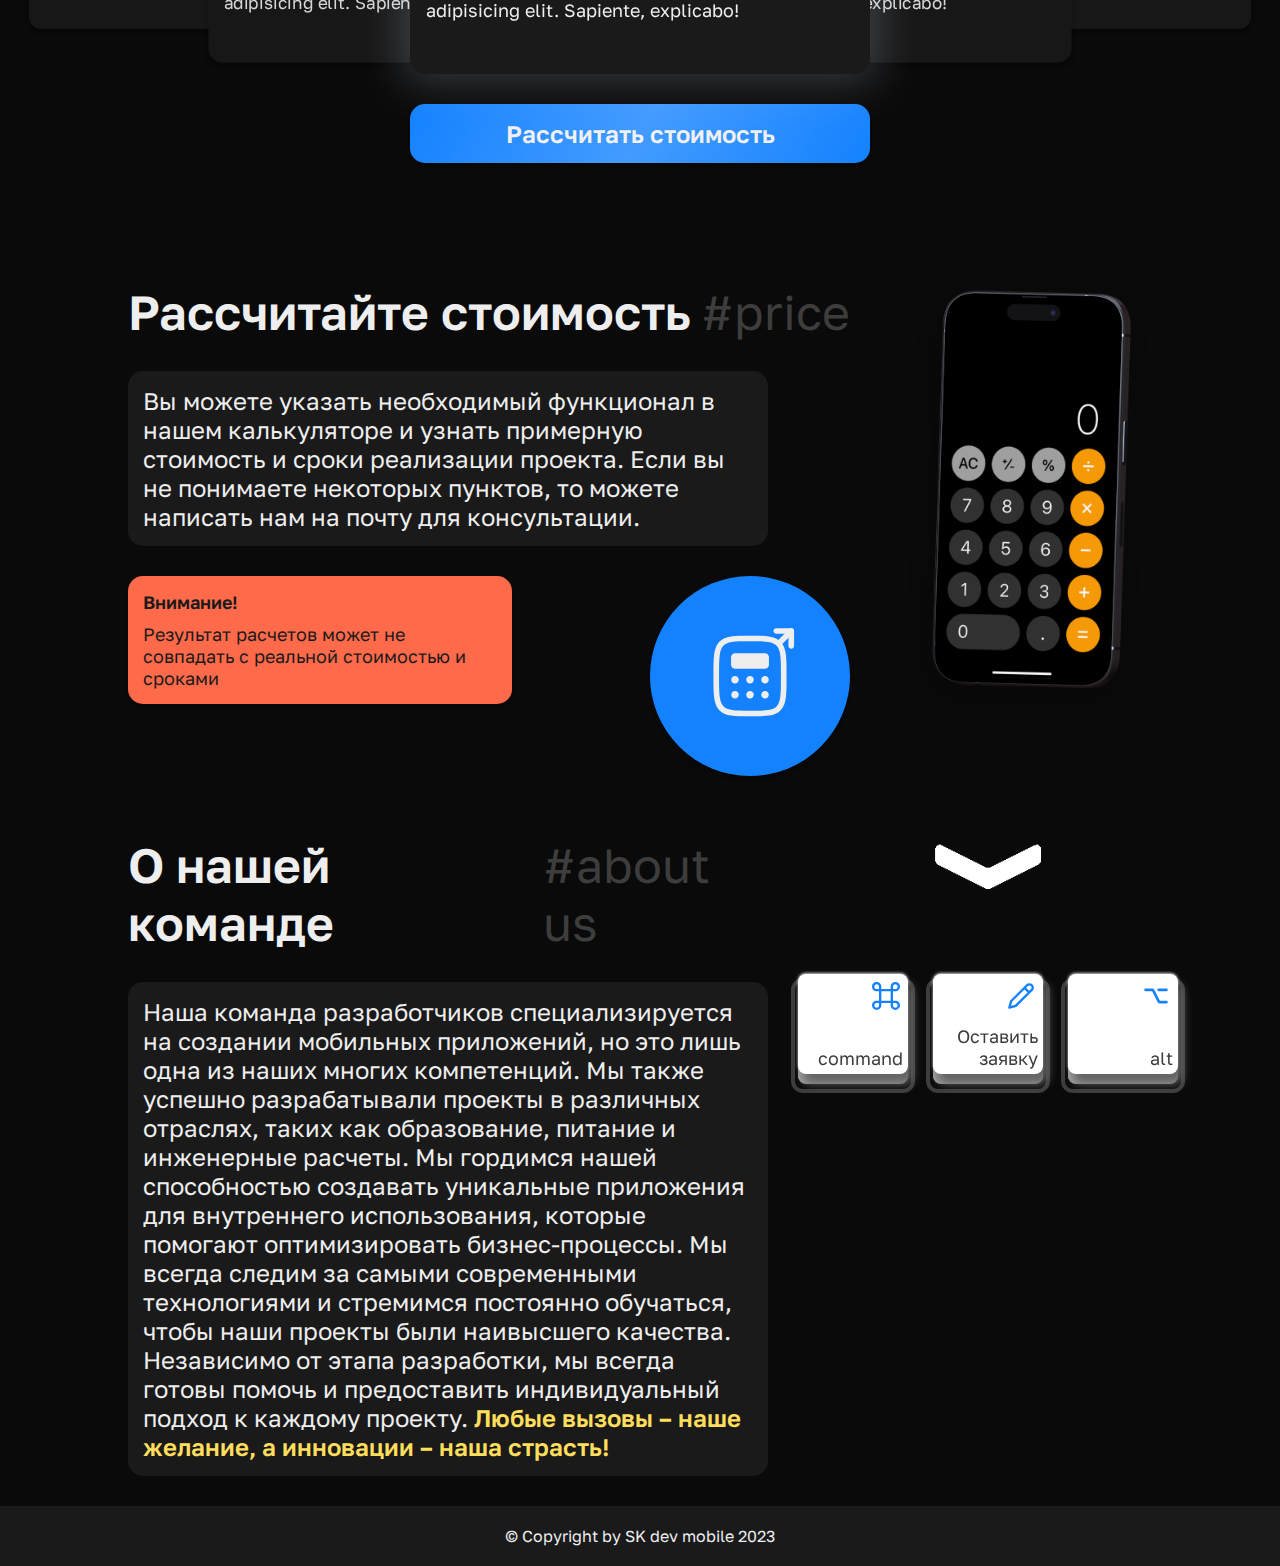
==== commit 640ecb65: "Добавить example для offer" ====
--- a/index.html
+++ b/index.html
@@ -38,7 +38,7 @@
                     <a class="nav-link active" aria-current="page" href="#portfolio">Портфолио</a>
                 </li>
                 <li class="nav-item">
-                    <a class="nav-link active" aria-current="page" href="#">О нас</a>
+                    <a class="nav-link active" aria-current="page" href="#about">О нас</a>
                 </li>
                 <li class="nav-item">
                     <a class="nav-link active" aria-current="page" href="#">Контакты</a>
@@ -113,9 +113,15 @@
 
 <section class="section-even" id="services">
     <div class="section-text">
-        <span class="section-title">
-            Наши услуги
-        </span>
+        <div class="section-title-container">
+            <span class="section-title">
+                Наши услуги
+            </span>
+            <span class="section-title-dub">
+                #services
+            </span>
+        </div>
+
         <span class="section-span">
             В нашей команде работают многопрофильные специалисты, если вы не нашли вашей задачи, то смело оставляйте заявку, мы разберемся в вашей проблеме и предложим лучшее решение.
         </span>
@@ -193,9 +199,14 @@
 
 <section class="section-non-even section-row" id="portfolio">
     <div class="section-text">
-        <span class="section-title">
-            Рассчитайте стоимость
-        </span>
+        <div class="section-title-container">
+            <span class="section-title">
+                Рассчитайте стоимость
+            </span>
+            <span class="section-title-dub">
+                #price
+            </span>
+        </div>
 
         <span class="section-span back-sec">
             Вы можете указать необходимый функционал в нашем калькуляторе и узнать примерную стоимость и сроки реализации проекта. Если вы не понимаете некоторых пунктов, то можете написать нам на почту для консультации.
@@ -232,6 +243,97 @@
     </div>
 </section>
 
+<section class="section-non-even section-row" id="about">
+    <div class="section-text">
+
+        <div class="section-title-container">
+            <span class="section-title">
+                О нашей команде
+            </span>
+            <span class="section-title-dub">
+                #about us
+            </span>
+        </div>
+
+        <span class="section-span back-sec">
+            Наша команда разработчиков специализируется на создании мобильных приложений, но это лишь одна из наших многих компетенций. Мы также успешно разрабатывали проекты в различных отраслях, таких как образование, питание и инженерные расчеты. Мы гордимся нашей способностью создавать уникальные приложения для внутреннего использования, которые помогают оптимизировать бизнес-процессы. Мы всегда следим за самыми современными технологиями и стремимся постоянно обучаться, чтобы наши проекты были наивысшего качества. Независимо от этапа разработки, мы всегда готовы помочь и предоставить индивидуальный подход к каждому проекту. <span class="text-highlight">Любые вызовы – наше желание, а инновации – наша страсть!</span>
+        </span>
+    </div>
+
+    <div class="under-keyboard">
+        <img id="here-anim" src="./assets/images/website/animation-here.gif">
+        <div class="keyboard-container">
+            <button class="keyboard-button">
+                <icon>
+                    <?xml version="1.0" encoding="iso-8859-1"?>
+                    <!-- Generator: Adobe Illustrator 19.0.0, SVG Export Plug-In . SVG Version: 6.00 Build 0)  -->
+                    <svg version="1.1" id="Capa_1" xmlns="http://www.w3.org/2000/svg" xmlns:xlink="http://www.w3.org/1999/xlink" x="0px" y="0px"
+                         viewBox="0 0 512 512" xml:space="preserve">
+                    <g>
+                        <g>
+                            <path fill="#a7a7a7" d="M426.667,341.333H384V170.667h42.667c47.131,0,85.333-38.202,85.333-85.333S473.798,0,426.667,0
+                                s-85.333,38.202-85.333,85.333V128H170.667V85.333C170.667,38.202,132.465,0,85.333,0S0,38.202,0,85.333
+                                s38.202,85.333,85.333,85.333H128v170.667H85.333C38.202,341.333,0,379.535,0,426.667S38.202,512,85.333,512
+                                s85.333-38.202,85.333-85.333V384h170.667v42.667c0,47.131,38.202,85.333,85.333,85.333S512,473.798,512,426.667
+                                S473.798,341.333,426.667,341.333z M384,85.333c0-23.567,19.099-42.667,42.667-42.667s42.667,19.099,42.667,42.667
+                                S450.234,128,426.667,128H384V85.333z M85.333,128c-23.567,0-42.667-19.099-42.667-42.667s19.099-42.667,42.667-42.667
+                                S128,61.766,128,85.333V128H85.333z M128,426.667c0,23.567-19.099,42.667-42.667,42.667s-42.667-19.099-42.667-42.667
+                                S61.766,384,85.333,384H128V426.667z M170.667,341.333V170.667h170.667v170.667H170.667z M426.667,469.333
+                                c-23.567,0-42.667-19.099-42.667-42.667V384h42.667c23.567,0,42.667,19.099,42.667,42.667S450.234,469.333,426.667,469.333z"/>
+                        </g>
+                    </g>
+                </svg>
+                </icon>
+                <span>
+                    command
+                </span>
+            </button>
+
+            <button class="keyboard-button">
+                <icon>
+                    <?xml version="1.0" encoding="iso-8859-1"?>
+                    <!-- Generator: Adobe Illustrator 19.0.0, SVG Export Plug-In . SVG Version: 6.00 Build 0)  -->
+                    <svg xmlns="http://www.w3.org/2000/svg" width="24" height="24" viewBox="0 0 24 24" fill="none">
+                        <path fill-rule="evenodd" clip-rule="evenodd" d="M19.8596 3.11789C19.6197 3.0245 19.3627 2.98168 19.1049 2.99231C18.8471 3.00295 18.5946 3.0668 18.3636 3.17954C18.1325 3.29228 17.9282 3.45131 17.7634 3.64611C17.7455 3.66726 17.7267 3.68766 17.7071 3.70725L16.4142 5.00015L19 7.58593L20.2929 6.29304C20.3158 6.27015 20.3398 6.24839 20.3648 6.22783C20.5625 6.06519 20.7235 5.86382 20.8378 5.63684C20.9522 5.40989 21.0174 5.1621 21.0298 4.90923C21.0422 4.65637 21.0014 4.40358 20.9099 4.16689C20.8183 3.93018 20.6779 3.71449 20.4972 3.53378C20.3165 3.35304 20.0994 3.21127 19.8596 3.11789ZM17.5858 9.00015L15 6.41436L4.39491 17.0195L3.42524 20.5749L6.9807 19.6053L17.5858 9.00015ZM14.2926 4.29335L2.79292 15.793C2.66986 15.9161 2.58105 16.0691 2.53526 16.237L1.03526 21.737C0.940838 22.0832 1.03917 22.4535 1.29292 22.7073C1.54667 22.961 1.91693 23.0593 2.26314 22.9649L7.76314 21.4649C7.93104 21.4191 8.08407 21.3303 8.20713 21.2073L21.6754 7.73901C22.0692 7.40604 22.392 6.99722 22.624 6.53658C22.8639 6.06038 23.0014 5.53944 23.0274 5.00702C23.0535 4.4746 22.9676 3.94276 22.7752 3.44549C22.5829 2.94824 22.2886 2.49674 21.9114 2.11956C21.5343 1.7424 21.0825 1.44782 20.5852 1.25418C20.088 1.06055 19.5557 0.972008 19.0224 0.994013C18.4891 1.01602 17.9661 1.14811 17.4865 1.38212C17.0203 1.6096 16.605 1.92864 16.2657 2.32023L14.2926 4.29335Z" fill="black"/>
+                    </svg>
+                </icon>
+                <span>
+                    Оставить заявку
+                </span>
+            </button>
+
+            <button class="keyboard-button">
+                <icon>
+                    <?xml version="1.0" encoding="iso-8859-1"?>
+                    <!-- Generator: Adobe Illustrator 19.0.0, SVG Export Plug-In . SVG Version: 6.00 Build 0)  -->
+                    <svg xmlns="http://www.w3.org/2000/svg" width="256" height="256" viewBox="0 0 256 256" fill="none">
+                        <path d="M236 184C236 187.183 234.736 190.235 232.485 192.485C230.235 194.736 227.183 196 224 196H160.94C157.224 196.011 153.579 194.98 150.419 193.026C147.259 191.071 144.71 188.27 143.06 184.94L92.58 84.0001H32C28.8174 84.0001 25.7652 82.7358 23.5147 80.4854C21.2643 78.2349 20 75.1827 20 72.0001C20 68.8175 21.2643 65.7652 23.5147 63.5148C25.7652 61.2644 28.8174 60.0001 32 60.0001H95.06C98.7759 59.9894 102.421 61.0198 105.581 62.9746C108.741 64.9294 111.29 67.7304 112.94 71.0601L163.42 172H224C227.183 172 230.235 173.264 232.485 175.515C234.736 177.765 236 180.817 236 184ZM152 84.0001H224C227.183 84.0001 230.235 82.7358 232.485 80.4854C234.736 78.2349 236 75.1827 236 72.0001C236 68.8175 234.736 65.7652 232.485 63.5148C230.235 61.2644 227.183 60.0001 224 60.0001H152C148.817 60.0001 145.765 61.2644 143.515 63.5148C141.264 65.7652 140 68.8175 140 72.0001C140 75.1827 141.264 78.2349 143.515 80.4854C145.765 82.7358 148.817 84.0001 152 84.0001Z" fill="black"/>
+                    </svg>
+                </icon>
+                <span>
+                    alt
+                </span>
+            </button>
+        </div>
+    </div>
+
+<!--        <div id="watch-button">-->
+<!--&lt;!&ndash;            <img class="animate-appear" src="assets/images/website/watch.png" alt="">&ndash;&gt;-->
+<!--            <div class="overlay-content">-->
+<!--                <span>-->
+<!--                    20:23-->
+<!--                </span>-->
+<!--                <h1>-->
+<!--                    Оставьте заявку <br> на разработку-->
+<!--                </h1>-->
+<!--                <button class="btn">-->
+<!--                    Оставить <br> заявку-->
+<!--                </button>-->
+<!--            </div>-->
+<!--        </div>-->
+<!--    </div>-->
+</section>
+
 <footer>
     © Copyright by SK dev mobile 2023
 </footer>
--- a/css/custom.css
+++ b/css/custom.css
@@ -8,6 +8,7 @@
     --display: #1D1D1D;
     --primary: #005DFF;
     --secondary: #FCFCFC;
+    --display-variant: #343434;
     --accent: #FFDA16;
     --accent-2: #F5583B;
 
@@ -19,6 +20,7 @@
 
     --background-dark: #0a0a0a;
     --display-dark: #eeeeee;
+    --display-variant-dark: #3d3d3d;
     --primary-dark: #1482ff;
     --secondary-dark: #1a1a1a;
     --accent-dark: #ffde5c;
@@ -55,6 +57,7 @@
     background: var(--background-dark);
     --background: var(--background-dark);
     --display: var(--display-dark);
+    --display-variant: var(--display-variant-dark);
     --primary: var(--primary-dark);
     --secondary: var(--secondary-dark);
     --accent: var(--accent-dark);
@@ -231,6 +234,11 @@
 .btn-small {
     padding: var(--corner-radius-small) calc(var(--corner-radius-small) + 5px);
     border-radius: var(--corner-radius-small);
+}
+
+.text-highlight {
+    color: var(--accent);
+    font-weight: 600;
 }
 
 
@@ -520,6 +528,20 @@
     color: var(--display);
     font-size: 3em;
     font-weight: 600;
+}
+
+.section-title-dub {
+    color: var(--display-variant);
+    font-size: 3em;
+    font-weight: 400;
+}
+
+.section-title-container {
+    display: flex;
+    justify-content: flex-start;
+    flex-direction: row;
+    align-items: center;
+    gap: 10px;
 }
 
 .section-span {
@@ -784,17 +806,161 @@
 }
 
 /* FOOTER ---------------------------------------------------------- */
+
 footer {
     display: flex;
     height: 60px;
     justify-content: space-around;
     align-content: center;
     align-items: center;
-    background-color: var(--display);
-    color: var(--secondary);
-}
-
-
+    background-color: var(--secondary);
+    color: var(--display);
+}
+
+
+/* WATCH BUTTON -------------------------------------------------- */
+
+#watch-button {
+    height: 100%;
+    resize: both;
+    background-image: url("../assets/images/website/watch.png");
+    background-size: contain;
+    background-position: center;
+    transition: transform .2s ease-in-out;
+}
+
+#watch-button:hover {
+    transition: transform .2s ease-in-out;
+    transform: scale(1.1);
+}
+
+#watch-button .overlay-content {
+    display: flex;
+    flex-direction: column;
+    justify-content: space-between;
+    align-items: center;
+    align-content: center;
+    height: 100%;
+    padding: 20px 70px;
+    z-index: 2;
+}
+
+#watch-button h1 {
+    text-align: center;
+    font-size: medium;
+    font-weight: 400;
+}
+
+#watch-button .btn {
+    padding: 10px 20px;
+    width: fit-content;
+    margin-left: auto;
+    margin-right: auto;
+    position: relative;
+
+    background: rgba(38, 38, 38, 0.05);
+    border-radius: 16px;
+    box-shadow: 0 4px 30px rgba(0, 0, 0, 0.1);
+    backdrop-filter: blur(1px);
+    backdrop-filter: brightness(.9);
+    -webkit-backdrop-filter: blur(9.9px);
+    border: 1px solid rgba(255, 255, 255, 0.64);
+}
+
+
+/* KEYBOARD BUTTON --------------------------------------------- */
+
+.keyboard-button {
+    height: 100px;
+    width: 110px;
+    text-align: center;
+    font-size: 18px;
+    background-color: #ffffff;
+    border-radius: 8px;
+    position: relative;
+    cursor: pointer;
+    border: 0;
+    transition: all 0.25s cubic-bezier(0.2, 1, 0.2, 1);
+    color: #a7a7a7;
+    padding: 8px;
+    text-align: right;
+    box-shadow: 5px 10px 10px 0px #646464, 0px 10px 0px #a1a1a1, 0px 9px 0px #e0e0e0, 0px 8px 0px #e0e0e0, 0px 7px 0px #e0e0e0, 0px 6px 0px #e0e0e0, 0px 5px 0px #e0e0e0, 0px 4px 0px #e0e0e0, 0px 3px 0px #e0e0e0, 0px 2px 0px #e0e0e0, 0px 1px 0px #e0e0e0, 0px -1px 3px 0px #e0e0e0;
+    transform: translate3d(0, 0, 11px);
+    transform-style: preserve-3d;
+    -webkit-backface-visibility: hidden;
+    backface-visibility: hidden;
+}
+
+.keyboard-button:hover, .keyboard-button:focus {
+    outline: none;
+    background-color: #fafafa;
+}
+.keyboard-button:active {
+    background-color: #fafafa;
+}
+.keyboard-button icon {
+    position: absolute;
+    top: 8px;
+    right: 8px;
+    transform-style: preserve-3d;
+    -webkit-backface-visibility: hidden;
+    backface-visibility: hidden;
+}
+.keyboard-button svg {
+    enable-background: new 0 0 512 512;
+    height: 28px;
+    width: 28px
+}
+.keyboard-button svg path {
+    fill: var(--primary);
+}
+.keyboard-button:active {
+    box-shadow: 0 0 1px 1px #868686, 0 1px 0 #9d9d9d, 0 1px 0 #8d8d8d;
+    transform: translate3d(0, 11px, 0px);
+}
+.keyboard-button:active::after, .keyboard-button:active::before {
+    transform: translate3d(0, -11px, 0px);
+}
+.keyboard-button::after {
+    content: "";
+    height: 115px;
+    width: 124px;
+    position: absolute;
+    border: 4px solid var(--display-variant);
+    border-radius: 12px;
+    display: block;
+    top: 4px;
+    left: -7px;
+    transform: translate3d(0, 0, -11px);
+    transform-style: preserve-3d;
+    transition: all 0.25s cubic-bezier(0.2, 1, 0.2, 1);
+}
+
+.keyboard-button span {
+    position: absolute;
+    bottom: 5px;
+    right: 5px;
+    color: var(--display-variant);
+}
+
+.keyboard-container {
+    display: flex;
+    flex-direction: row;
+    gap: 25px;
+    align-items: center;
+}
+
+.under-keyboard {
+    display: flex;
+    flex-direction: column;
+    gap: 10px;
+    align-items: center;
+}
+
+#here-anim {
+    width: 128px;
+    height: 128px;
+}
 
 /* FOR MOBILE ---------------------------------------------------- */
 @media screen and (max-width: 660px) {
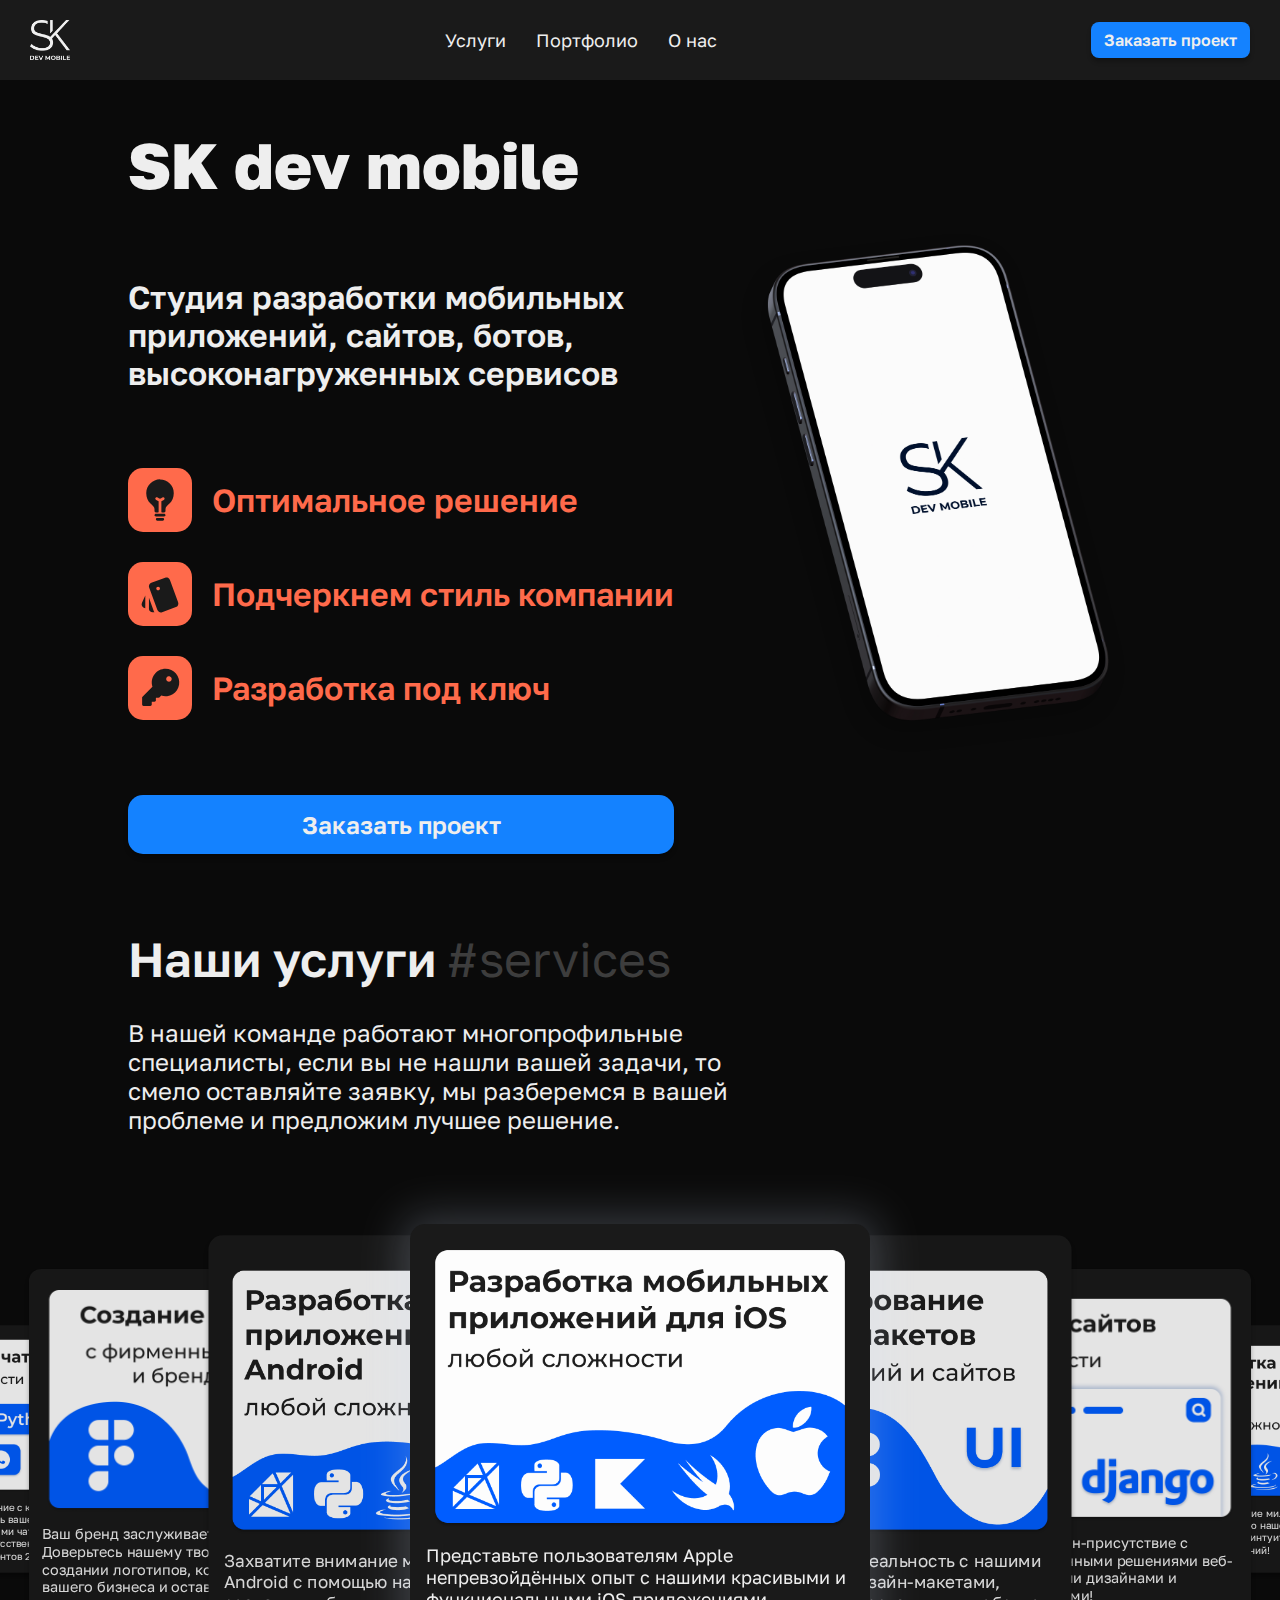
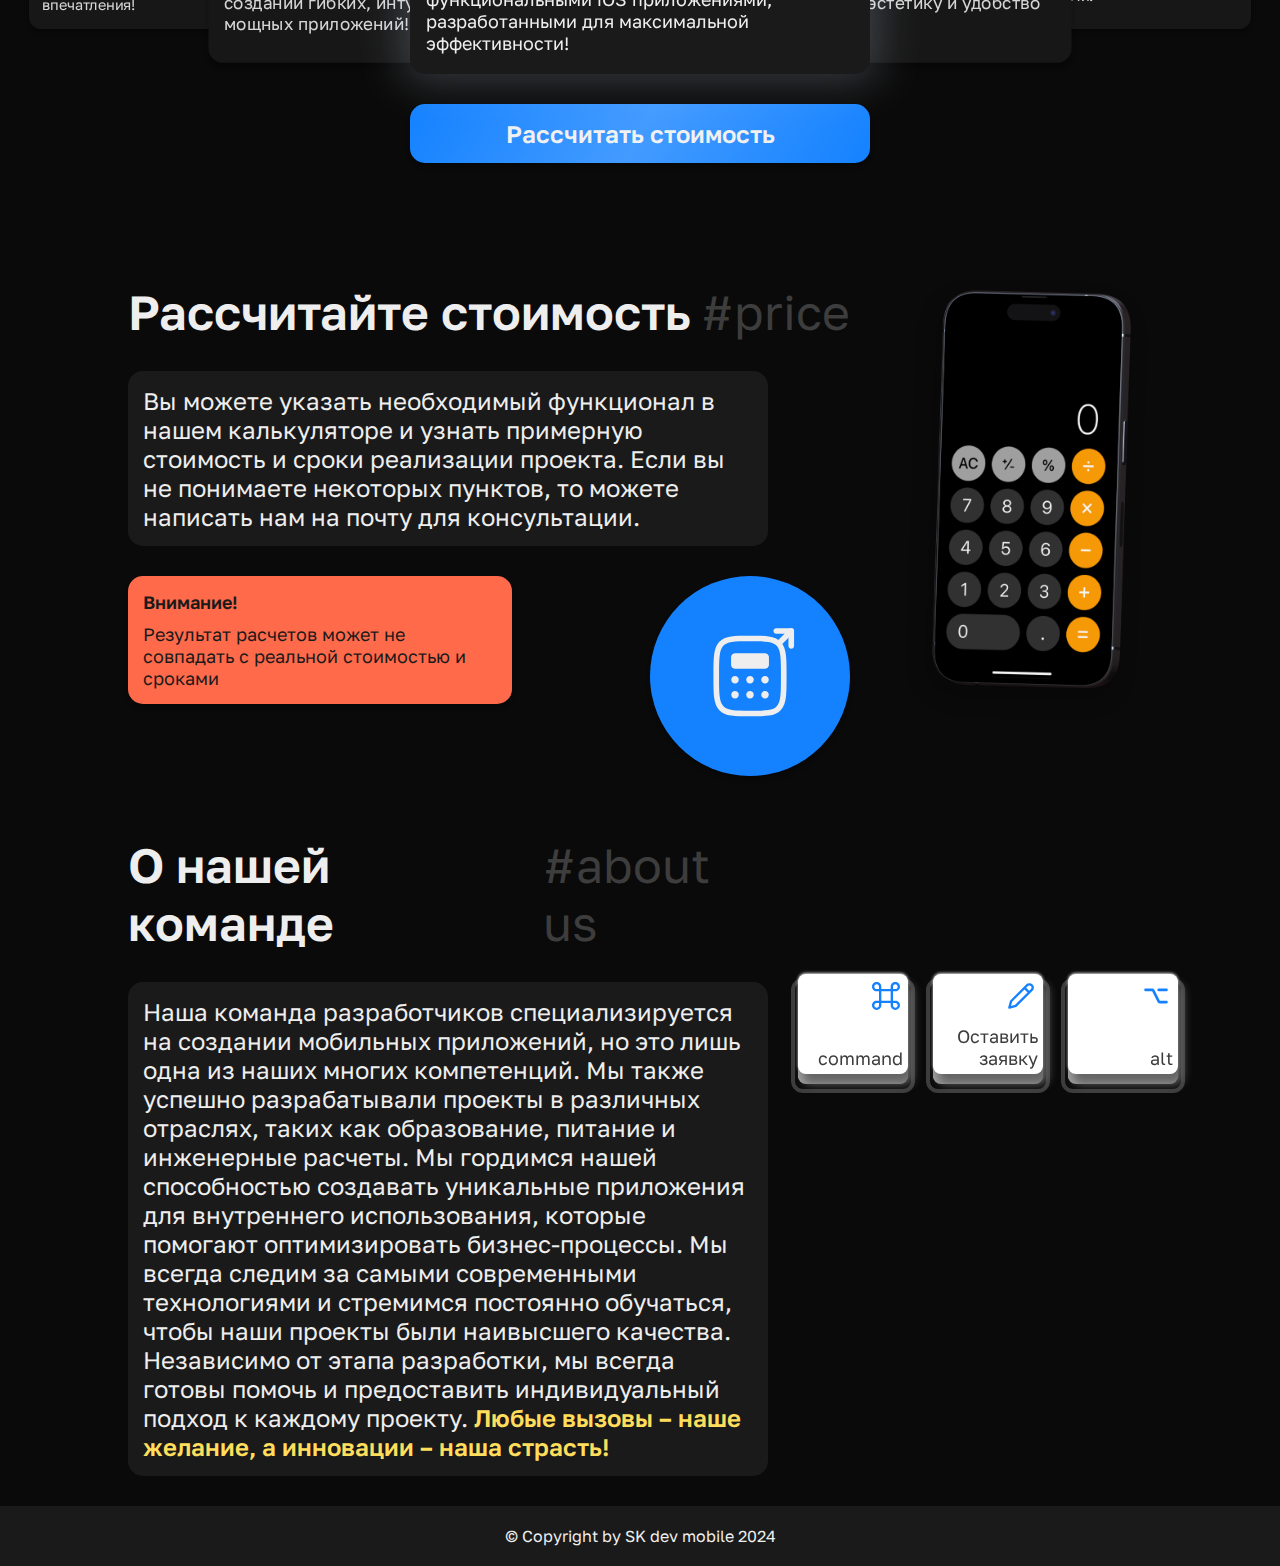
==== commit 587a8161: "Update content in index.html" ====
--- a/index.html
+++ b/index.html
@@ -40,9 +40,6 @@
                 <li class="nav-item">
                     <a class="nav-link active" aria-current="page" href="#about">О нас</a>
                 </li>
-                <li class="nav-item">
-                    <a class="nav-link active" aria-current="page" href="#">Контакты</a>
-                </li>
             </ul>
         </div>
         <div class="navbar-action" id="request-project-button">
@@ -149,43 +146,43 @@
                     <div class="image-container">
                         <img src="./assets/images/Kwork%20cards/chat%20bots.png" alt="">
                     </div>
-                    <p>Lorem ipsum dolor sit amet, consectetur adipisicing elit. Sapiente, explicabo!</p>
+                    <p>Автоматизируйте общение с клиентами и повысьте эффективность вашего бизнеса с нашими индивидуальными чат-ботами. Используйте мощь искусственного интеллекта для обслуживания клиентов 24/7!</p>
                 </div>
                 <div class="card" id="2">
                     <div class="image-container">
                         <img src="./assets/images/Kwork%20cards/logo%20figma.png" alt="">
                     </div>
-                    <p class="text">Lorem ipsum dolor sit amet, consectetur adipisicing elit. Sapiente, explicabo!</p>
+                    <p class="text">Ваш бренд заслуживает уникальности. Доверьтесь нашему творческому подходу в создании логотипов, которые отражают суть вашего бизнеса и оставляют незабываемые впечатления!</p>
                 </div>
                 <div class="card" id="3">
                     <div class="image-container">
                         <img src="./assets/images/Kwork%20cards/mobile%20development%20android.png" alt="">
                     </div>
-                    <p>Lorem ipsum dolor sit amet, consectetur adipisicing elit. Sapiente, explicabo!</p>
+                    <p>Захватите внимание миллионов пользователей Android с помощью нашего мастерства в создании гибких, интуитивно понятных и мощных приложений!</p>
                 </div>
                 <div class="card" id="4">
                     <div class="image-container">
                         <img src="./assets/images/Kwork%20cards/mobile%20development%20ios.png" alt="">
                     </div>
-                    <p>Lorem ipsum dolor sit amet, consectetur adipisicing elit. Sapiente, explicabo!</p>
+                    <p>Представьте пользователям Apple непревзойдённых опыт с нашими красивыми и функциональными iOS приложениями, разработанными для максимальной эффективности!</p>
                 </div>
                 <div class="card" id="5">
                     <div class="image-container">
                         <img src="./assets/images/Kwork%20cards/ui%20ux%20figma.png" alt="">
                     </div>
-                    <p>Lorem ipsum dolor sit amet, consectetur adipisicing elit. Sapiente, explicabo!</p>
+                    <p>Превратите свои идеи в реальность с нашими высококачественными дизайн-макетами, которые сочетают в себе эстетику и удобство использования!</p>
                 </div>
                 <div class="card" id="6">
                     <div class="image-container">
                         <img src="./assets/images/Kwork%20cards/website%20development%20android.png" alt="">
                     </div>
-                    <p>Lorem ipsum dolor sit amet, consectetur adipisicing elit. Sapiente, explicabo!</p>
+                    <p>Создайте сильное онлайн-присутствие с нашими кастомизированными решениями веб-разработки, отзывчивыми дизайнами и передовыми технологиями!</p>
                 </div>
                 <div class="card" id="7">
                     <div class="image-container">
-                        <img src="./assets/images/Kwork%20cards/website%20development%20android.png" alt="">
-                    </div>
-                    <p>Lorem ipsum dolor sit amet, consectetur adipisicing elit. Sapiente, explicabo!</p>
+                        <img src="./assets/images/Kwork%20cards/mobile%20development%20android.png" alt="">
+                    </div>
+                    <p>Захватите внимание миллионов пользователей Android с помощью нашего мастерства в создании гибких, интуитивно понятных и мощных приложений!</p>
                 </div>
             </div>
             <div id="carousel-button">
@@ -242,7 +239,6 @@
         </a>
     </div>
 </section>
-
 <section class="section-non-even section-row" id="about">
     <div class="section-text">
 
@@ -334,8 +330,9 @@
 <!--    </div>-->
 </section>
 
+
 <footer>
-    © Copyright by SK dev mobile 2023
+    © Copyright by SK dev mobile 2024
 </footer>
 
 </body>
--- a/css/custom.css
+++ b/css/custom.css
@@ -140,6 +140,14 @@
 
 #collapse-button {
     display: none;
+}
+
+/* FORM -----------------------------------------------------------------*/
+
+.form {
+    margin: 20px 10vw;
+    background-color: var(--secondary);
+    round-clip: var(--corner-radius);
 }
 
 /* BUTTON -------------------------------------------------------------- */
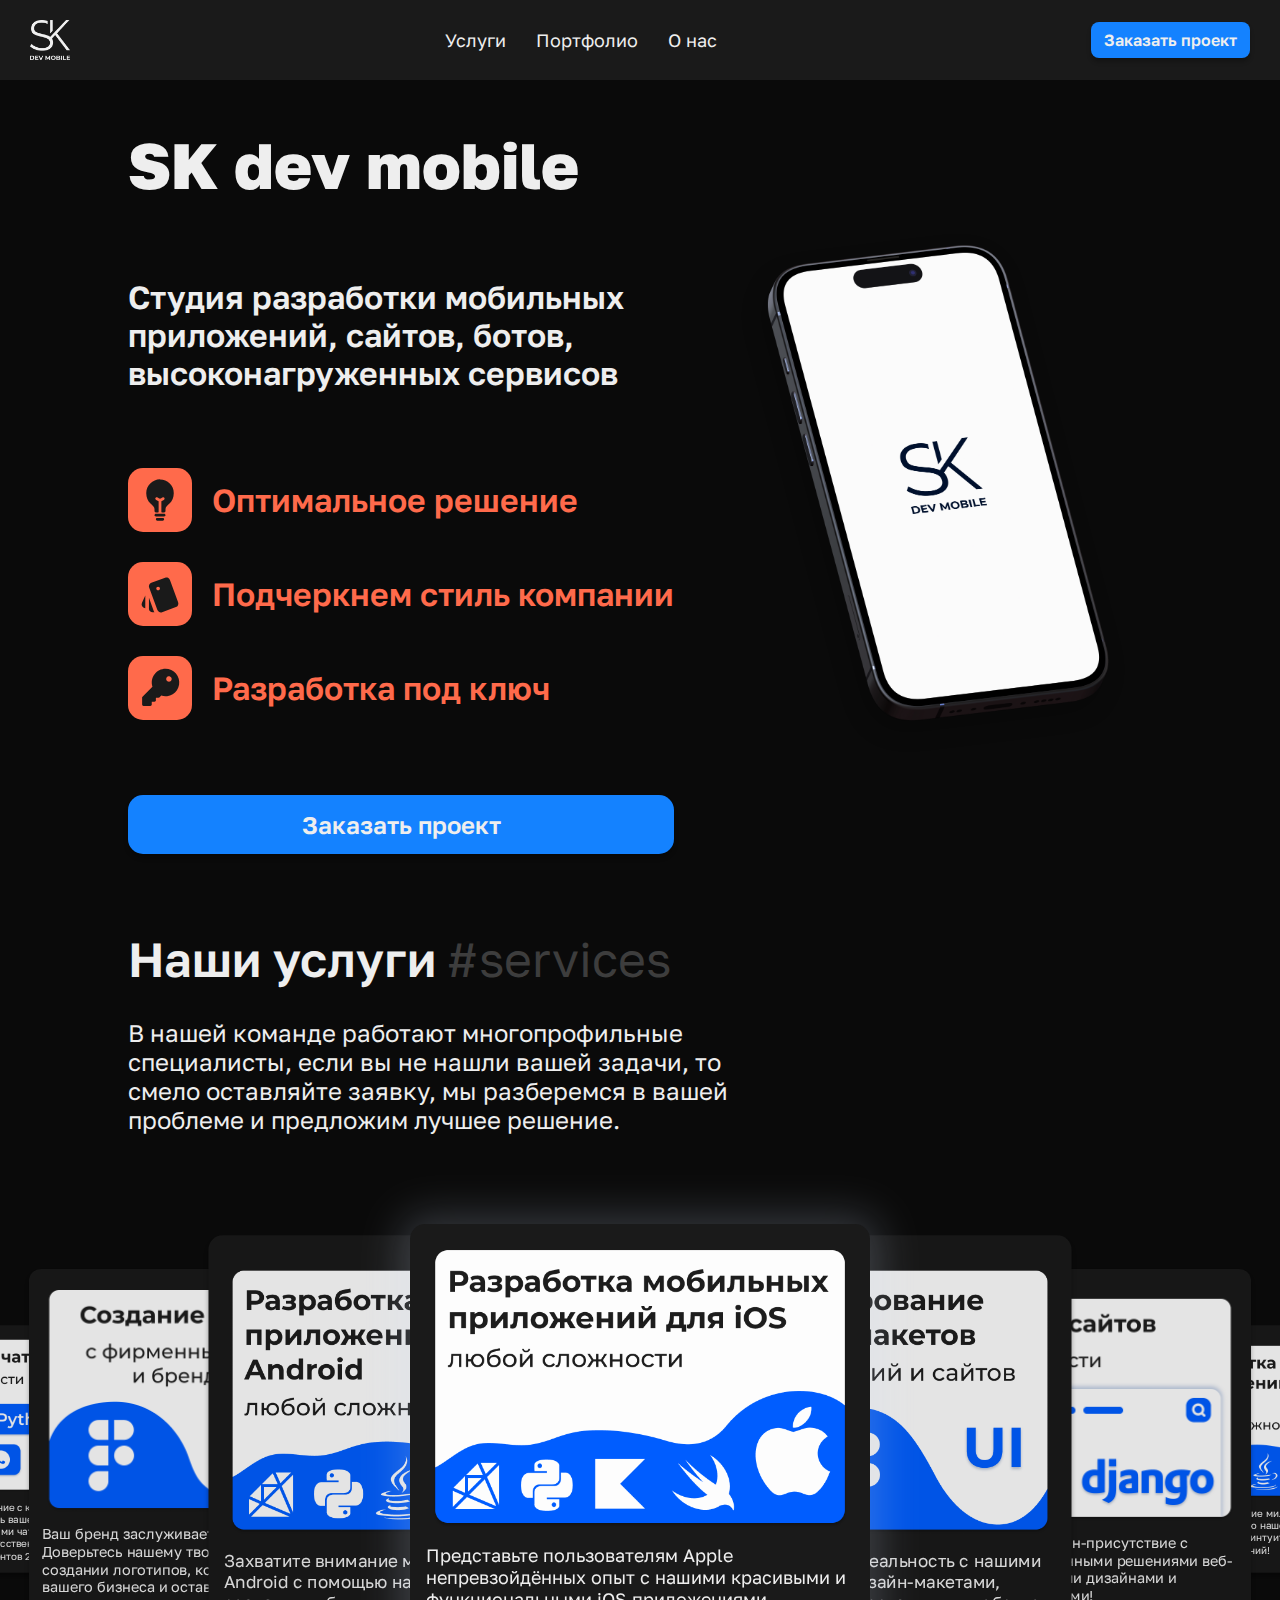
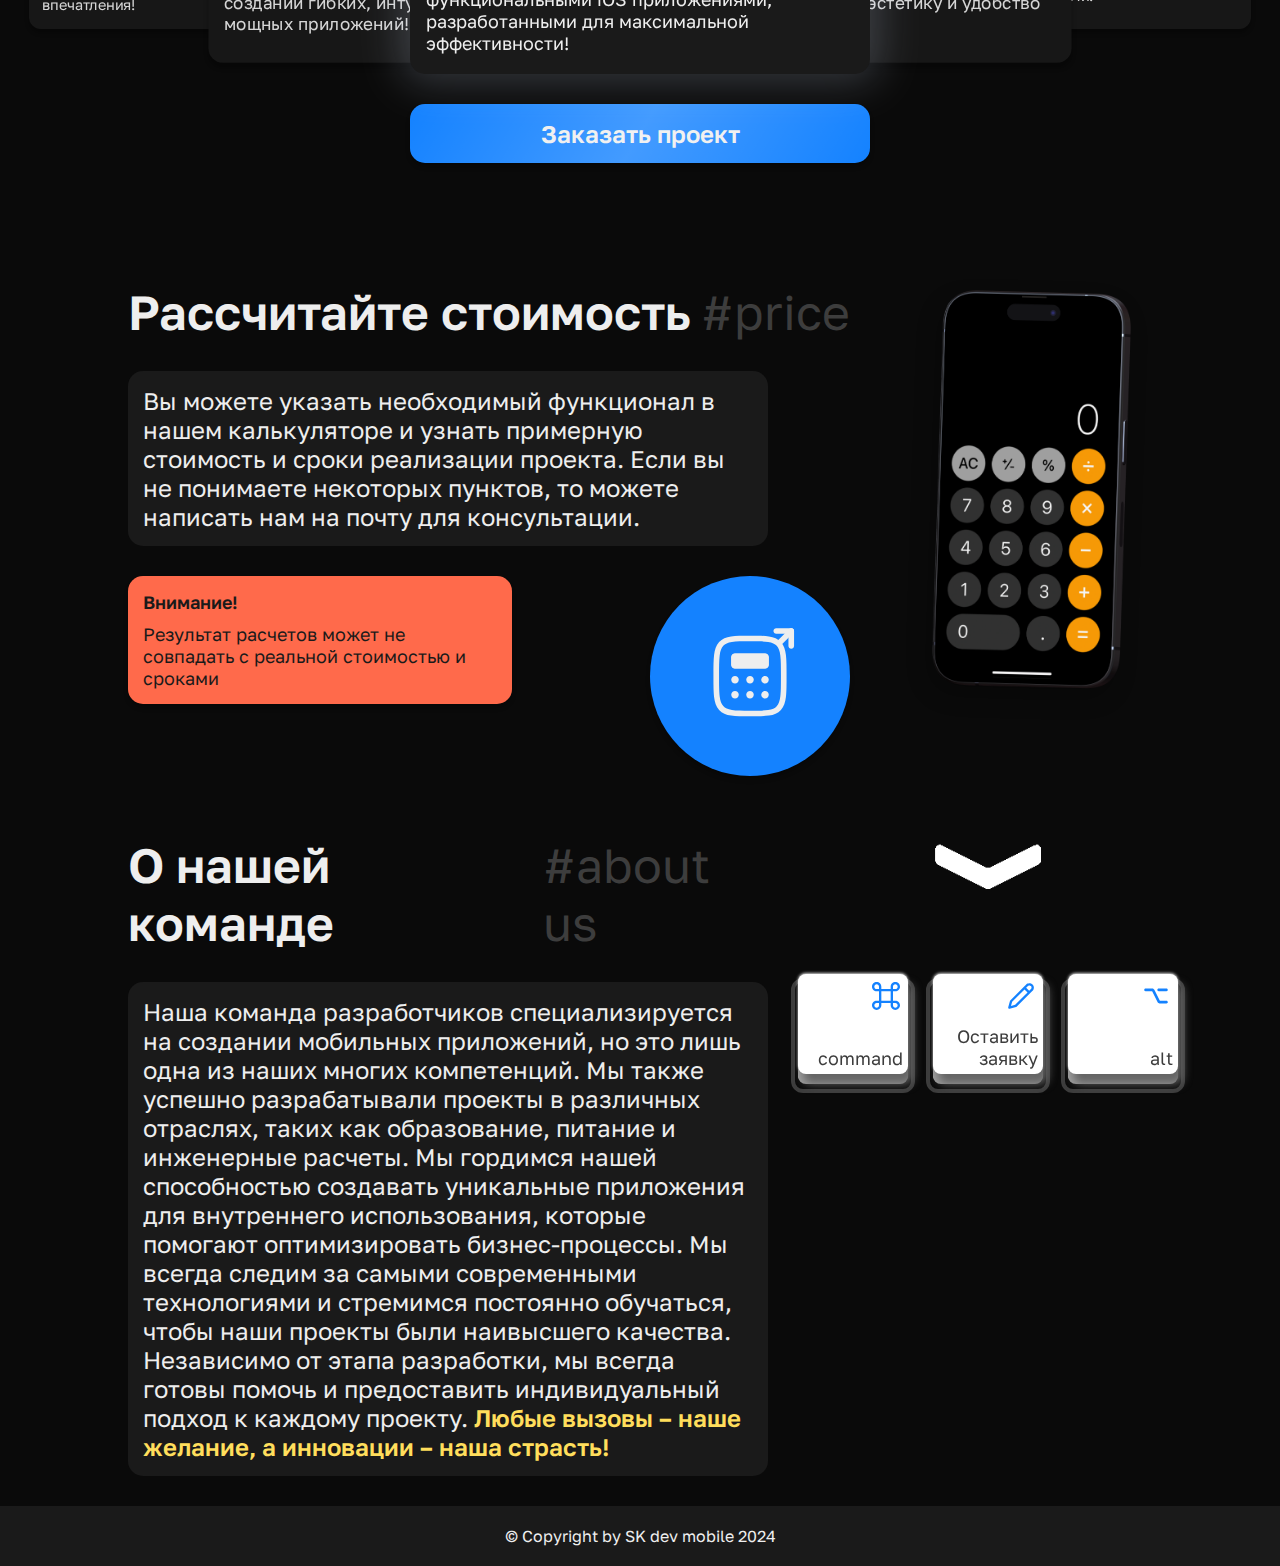
==== commit ae119be1: "Добавлена функция отправки email при нажатии на кнопку" ====
--- a/index.html
+++ b/index.html
@@ -43,7 +43,7 @@
             </ul>
         </div>
         <div class="navbar-action" id="request-project-button">
-            <button class="btn btn-primary btn-small" type="button">
+            <button class="btn btn-primary btn-small" type="button" onclick="sendEmail()">
                 Заказать проект
             </button>
         </div>
@@ -72,40 +72,47 @@
             </span>
             <div id="features_list">
                 <div class="icon_block">
-                    <svg class="animate-appear" width ="256" height="256" viewBox="0 0 256 256" fill="none" xmlns="http://www.w3.org/2000/svg">
-                        <path d="M144 232H112C109.878 232 107.843 232.843 106.343 234.343C104.843 235.843 104 237.878 104 240C104 242.122 104.843 244.157 106.343 245.657C107.843 247.157 109.878 248 112 248H144C146.122 248 148.157 247.157 149.657 245.657C151.157 244.157 152 242.122 152 240C152 237.878 151.157 235.843 149.657 234.343C148.157 232.843 146.122 232 144 232ZM152 208H104C101.878 208 99.8434 208.843 98.3431 210.343C96.8428 211.843 96 213.878 96 216C96 218.122 96.8428 220.157 98.3431 221.657C99.8434 223.157 101.878 224 104 224H152C154.122 224 156.157 223.157 157.657 221.657C159.157 220.157 160 218.122 160 216C160 213.878 159.157 211.843 157.657 210.343C156.157 208.843 154.122 208 152 208ZM184.71 31.345C169.675 16.29 149.535 7.99998 128 7.99998C117.487 7.97493 107.073 10.0271 97.3557 14.0386C87.6383 18.0501 78.8092 23.9419 71.3756 31.3756C63.9419 38.8092 58.0501 47.6383 54.0386 57.3557C50.0271 67.073 47.9749 77.4872 48 88C48 111.31 56.935 133.115 72.5 147.82L74.68 149.865C83.685 158.285 96 169.82 96 180V192C96 194.122 96.8428 196.157 98.3431 197.657C99.8434 199.157 101.878 200 104 200H116C117.061 200 118.078 199.579 118.828 198.828C119.579 198.078 120 197.061 120 196V137.41C120 136.601 119.755 135.811 119.297 135.144C118.839 134.477 118.19 133.965 117.435 133.675C112.815 131.79 108.427 129.383 104.355 126.5C103.44 125.916 102.653 125.151 102.043 124.253C101.433 123.355 101.012 122.342 100.806 121.276C100.6 120.21 100.613 119.114 100.844 118.053C101.076 116.992 101.521 115.989 102.152 115.106C102.783 114.223 103.587 113.477 104.516 112.915C105.445 112.352 106.478 111.985 107.553 111.834C108.629 111.684 109.723 111.754 110.77 112.041C111.818 112.327 112.796 112.824 113.645 113.5C117.345 116.12 124.47 120 128 120C131.53 120 138.655 116.11 142.365 113.5C144.092 112.414 146.17 112.029 148.171 112.424C150.173 112.819 151.949 113.964 153.134 115.625C154.32 117.285 154.826 119.336 154.549 121.358C154.272 123.38 153.233 125.219 151.645 126.5C147.572 129.378 143.184 131.78 138.565 133.66C137.81 133.95 137.161 134.462 136.703 135.129C136.245 135.796 136 136.586 136 137.395V196C136 197.061 136.421 198.078 137.172 198.828C137.922 199.579 138.939 200 140 200H152C154.122 200 156.157 199.157 157.657 197.657C159.157 196.157 160 194.122 160 192V180C160 170.06 172.18 158.535 181.075 150.115L183.53 147.785C199.54 132.5 208 111.805 208 88C208.053 77.4862 206.022 67.0661 202.024 57.3418C198.027 47.6175 192.142 38.7817 184.71 31.345Z" fill="black"/>
+                    <svg class="animate-appear" width="256" height="256" viewBox="0 0 256 256" fill="none"
+                         xmlns="http://www.w3.org/2000/svg">
+                        <path d="M144 232H112C109.878 232 107.843 232.843 106.343 234.343C104.843 235.843 104 237.878 104 240C104 242.122 104.843 244.157 106.343 245.657C107.843 247.157 109.878 248 112 248H144C146.122 248 148.157 247.157 149.657 245.657C151.157 244.157 152 242.122 152 240C152 237.878 151.157 235.843 149.657 234.343C148.157 232.843 146.122 232 144 232ZM152 208H104C101.878 208 99.8434 208.843 98.3431 210.343C96.8428 211.843 96 213.878 96 216C96 218.122 96.8428 220.157 98.3431 221.657C99.8434 223.157 101.878 224 104 224H152C154.122 224 156.157 223.157 157.657 221.657C159.157 220.157 160 218.122 160 216C160 213.878 159.157 211.843 157.657 210.343C156.157 208.843 154.122 208 152 208ZM184.71 31.345C169.675 16.29 149.535 7.99998 128 7.99998C117.487 7.97493 107.073 10.0271 97.3557 14.0386C87.6383 18.0501 78.8092 23.9419 71.3756 31.3756C63.9419 38.8092 58.0501 47.6383 54.0386 57.3557C50.0271 67.073 47.9749 77.4872 48 88C48 111.31 56.935 133.115 72.5 147.82L74.68 149.865C83.685 158.285 96 169.82 96 180V192C96 194.122 96.8428 196.157 98.3431 197.657C99.8434 199.157 101.878 200 104 200H116C117.061 200 118.078 199.579 118.828 198.828C119.579 198.078 120 197.061 120 196V137.41C120 136.601 119.755 135.811 119.297 135.144C118.839 134.477 118.19 133.965 117.435 133.675C112.815 131.79 108.427 129.383 104.355 126.5C103.44 125.916 102.653 125.151 102.043 124.253C101.433 123.355 101.012 122.342 100.806 121.276C100.6 120.21 100.613 119.114 100.844 118.053C101.076 116.992 101.521 115.989 102.152 115.106C102.783 114.223 103.587 113.477 104.516 112.915C105.445 112.352 106.478 111.985 107.553 111.834C108.629 111.684 109.723 111.754 110.77 112.041C111.818 112.327 112.796 112.824 113.645 113.5C117.345 116.12 124.47 120 128 120C131.53 120 138.655 116.11 142.365 113.5C144.092 112.414 146.17 112.029 148.171 112.424C150.173 112.819 151.949 113.964 153.134 115.625C154.32 117.285 154.826 119.336 154.549 121.358C154.272 123.38 153.233 125.219 151.645 126.5C147.572 129.378 143.184 131.78 138.565 133.66C137.81 133.95 137.161 134.462 136.703 135.129C136.245 135.796 136 136.586 136 137.395V196C136 197.061 136.421 198.078 137.172 198.828C137.922 199.579 138.939 200 140 200H152C154.122 200 156.157 199.157 157.657 197.657C159.157 196.157 160 194.122 160 192V180C160 170.06 172.18 158.535 181.075 150.115L183.53 147.785C199.54 132.5 208 111.805 208 88C208.053 77.4862 206.022 67.0661 202.024 57.3418C198.027 47.6175 192.142 38.7817 184.71 31.345Z"
+                              fill="black"/>
                     </svg>
                     <span>
                     Оптимальное решение
                     </span>
                 </div>
                 <div class="icon_block">
-                    <svg class="animate-appear" xmlns="http://www.w3.org/2000/svg" width="256" height="256" viewBox="0 0 256 256" fill="none">
-                        <path d="M42.4 211.2L33.3333 207.467C27.8222 205.156 24.1315 201.156 22.2613 195.467C20.3911 189.778 20.704 184.178 23.2 178.667L42.4 137.067V211.2ZM85.0667 234.667C79.2 234.667 74.176 232.576 69.9947 228.395C65.8133 224.213 63.7298 219.193 63.744 213.333V149.333L92.0107 227.733C92.544 228.978 93.0773 230.18 93.6107 231.339C94.144 232.498 94.8551 233.607 95.744 234.667H85.0667ZM140 233.6C134.311 235.733 128.8 235.467 123.467 232.8C118.133 230.133 114.4 225.956 112.267 220.267L64.8 90.1333C62.6667 84.4444 62.8444 78.8907 65.3333 73.472C67.8222 68.0533 71.9111 64.3627 77.6 62.4L158.133 33.0667C163.822 30.9333 169.333 31.2 174.667 33.8667C180 36.5333 183.733 40.7111 185.867 46.4L233.333 176.533C235.467 182.222 235.289 187.78 232.8 193.205C230.311 198.631 226.222 202.318 220.533 204.267L140 233.6ZM117.067 106.667C120.089 106.667 122.624 105.643 124.672 103.595C126.72 101.547 127.74 99.0151 127.733 96C127.733 92.9778 126.713 90.4427 124.672 88.3947C122.631 86.3467 120.096 85.3262 117.067 85.3333C114.044 85.3333 111.513 86.3573 109.472 88.4053C107.431 90.4533 106.407 92.9849 106.4 96C106.4 99.0222 107.424 101.557 109.472 103.605C111.52 105.653 114.052 106.674 117.067 106.667Z" fill="black"/>
+                    <svg class="animate-appear" xmlns="http://www.w3.org/2000/svg" width="256" height="256"
+                         viewBox="0 0 256 256" fill="none">
+                        <path d="M42.4 211.2L33.3333 207.467C27.8222 205.156 24.1315 201.156 22.2613 195.467C20.3911 189.778 20.704 184.178 23.2 178.667L42.4 137.067V211.2ZM85.0667 234.667C79.2 234.667 74.176 232.576 69.9947 228.395C65.8133 224.213 63.7298 219.193 63.744 213.333V149.333L92.0107 227.733C92.544 228.978 93.0773 230.18 93.6107 231.339C94.144 232.498 94.8551 233.607 95.744 234.667H85.0667ZM140 233.6C134.311 235.733 128.8 235.467 123.467 232.8C118.133 230.133 114.4 225.956 112.267 220.267L64.8 90.1333C62.6667 84.4444 62.8444 78.8907 65.3333 73.472C67.8222 68.0533 71.9111 64.3627 77.6 62.4L158.133 33.0667C163.822 30.9333 169.333 31.2 174.667 33.8667C180 36.5333 183.733 40.7111 185.867 46.4L233.333 176.533C235.467 182.222 235.289 187.78 232.8 193.205C230.311 198.631 226.222 202.318 220.533 204.267L140 233.6ZM117.067 106.667C120.089 106.667 122.624 105.643 124.672 103.595C126.72 101.547 127.74 99.0151 127.733 96C127.733 92.9778 126.713 90.4427 124.672 88.3947C122.631 86.3467 120.096 85.3262 117.067 85.3333C114.044 85.3333 111.513 86.3573 109.472 88.4053C107.431 90.4533 106.407 92.9849 106.4 96C106.4 99.0222 107.424 101.557 109.472 103.605C111.52 105.653 114.052 106.674 117.067 106.667Z"
+                              fill="black"/>
                     </svg>
                     <span>
                         Подчеркнем стиль компании
                     </span>
                 </div>
                 <div class="icon_block">
-                    <svg class="animate-appear" width="256" height="256" viewBox="0 0 256 256" fill="none" xmlns="http://www.w3.org/2000/svg">
-                        <path d="M160 16C147.373 16.0113 134.928 19.0088 123.681 24.7476C112.433 30.4864 102.702 38.8039 95.2829 49.021C87.8634 59.2381 82.9654 71.0651 80.9888 83.5363C79.0123 96.0075 80.0133 108.769 83.91 120.78L26.34 178.34C25.5973 179.083 25.0084 179.966 24.6069 180.937C24.2054 181.908 23.9992 182.949 24 184V224C24 226.122 24.8429 228.157 26.3431 229.657C27.8434 231.157 29.8783 232 32 232H72C74.1217 232 76.1566 231.157 77.6569 229.657C79.1571 228.157 80 226.122 80 224V208H96C98.1217 208 100.157 207.157 101.657 205.657C103.157 204.157 104 202.122 104 200V184H120C121.051 184.001 122.092 183.795 123.063 183.393C124.034 182.992 124.917 182.403 125.66 181.66L135.22 172.09C146.215 175.66 157.854 176.804 169.333 175.445C180.813 174.085 191.862 170.254 201.72 164.214C211.577 158.175 220.008 150.07 226.432 140.46C232.857 130.849 237.122 119.96 238.935 108.543C240.747 97.126 240.064 85.4516 236.932 74.3238C233.8 63.196 228.293 52.8792 220.791 44.0839C213.289 35.2885 203.97 28.2235 193.475 23.3753C182.981 18.5271 171.56 16.0109 160 16ZM180 92C176.835 92 173.742 91.0616 171.111 89.3035C168.48 87.5454 166.429 85.0466 165.218 82.1229C164.007 79.1993 163.69 75.9823 164.307 72.8786C164.925 69.7749 166.449 66.9239 168.686 64.6863C170.924 62.4487 173.775 60.9248 176.879 60.3074C179.982 59.6901 183.199 60.0069 186.123 61.2179C189.047 62.4289 191.545 64.4797 193.304 67.1109C195.062 69.7421 196 72.8355 196 76C196 80.2435 194.314 84.3131 191.314 87.3137C188.313 90.3143 184.243 92 180 92Z" fill="black"/>
+                    <svg class="animate-appear" width="256" height="256" viewBox="0 0 256 256" fill="none"
+                         xmlns="http://www.w3.org/2000/svg">
+                        <path d="M160 16C147.373 16.0113 134.928 19.0088 123.681 24.7476C112.433 30.4864 102.702 38.8039 95.2829 49.021C87.8634 59.2381 82.9654 71.0651 80.9888 83.5363C79.0123 96.0075 80.0133 108.769 83.91 120.78L26.34 178.34C25.5973 179.083 25.0084 179.966 24.6069 180.937C24.2054 181.908 23.9992 182.949 24 184V224C24 226.122 24.8429 228.157 26.3431 229.657C27.8434 231.157 29.8783 232 32 232H72C74.1217 232 76.1566 231.157 77.6569 229.657C79.1571 228.157 80 226.122 80 224V208H96C98.1217 208 100.157 207.157 101.657 205.657C103.157 204.157 104 202.122 104 200V184H120C121.051 184.001 122.092 183.795 123.063 183.393C124.034 182.992 124.917 182.403 125.66 181.66L135.22 172.09C146.215 175.66 157.854 176.804 169.333 175.445C180.813 174.085 191.862 170.254 201.72 164.214C211.577 158.175 220.008 150.07 226.432 140.46C232.857 130.849 237.122 119.96 238.935 108.543C240.747 97.126 240.064 85.4516 236.932 74.3238C233.8 63.196 228.293 52.8792 220.791 44.0839C213.289 35.2885 203.97 28.2235 193.475 23.3753C182.981 18.5271 171.56 16.0109 160 16ZM180 92C176.835 92 173.742 91.0616 171.111 89.3035C168.48 87.5454 166.429 85.0466 165.218 82.1229C164.007 79.1993 163.69 75.9823 164.307 72.8786C164.925 69.7749 166.449 66.9239 168.686 64.6863C170.924 62.4487 173.775 60.9248 176.879 60.3074C179.982 59.6901 183.199 60.0069 186.123 61.2179C189.047 62.4289 191.545 64.4797 193.304 67.1109C195.062 69.7421 196 72.8355 196 76C196 80.2435 194.314 84.3131 191.314 87.3137C188.313 90.3143 184.243 92 180 92Z"
+                              fill="black"/>
                     </svg>
                     <span>
                     Разработка под ключ
                     </span>
                 </div>
             </div>
-            <button id="btn-header-order-inline" class="btn btn-primary" type="button">
+            <button id="btn-header-order-inline" class="btn btn-primary" type="button" onclick="sendEmail()">
                 Заказать проект
             </button>
         </div>
         <div class="header_image_container">
             <img class="desktop-header-image animate-appear" src="./assets/images/website/phone_static.png" alt="">
         </div>
-        <button id="btn-header-order" class="btn-alt btn btn-primary" type="button">
+        <button id="btn-header-order" class="btn-alt btn btn-primary" type="button" onclick="sendEmail()">
             Заказать проект
         </button>
+    </div>
 </header>
 
 <section class="section-even" id="services">
@@ -129,15 +136,21 @@
                 <div class="over-carousel-container">
                     <div id="carousel-button-prev">
                         <button class="btn">
-                            <svg xmlns="http://www.w3.org/2000/svg" width="25" height="75" viewBox="0 0 25 75" fill="none">
-                                <path fill-rule="evenodd" clip-rule="evenodd" d="M23.7404 0.329576C24.9392 1.0146 25.3557 2.54174 24.6707 3.74053L5.37944 37.5002L24.6707 71.2598C25.3557 72.4586 24.9392 73.9858 23.7404 74.6708C22.5416 75.3558 21.0145 74.9393 20.3295 73.7405L0.329453 38.7405C-0.109737 37.972 -0.109737 37.0284 0.329453 36.2598L20.3295 1.25984C21.0145 0.0610427 22.5416 -0.355449 23.7404 0.329576Z" fill="#FCFCFC"/>
+                            <svg xmlns="http://www.w3.org/2000/svg" width="25" height="75" viewBox="0 0 25 75"
+                                 fill="none">
+                                <path fill-rule="evenodd" clip-rule="evenodd"
+                                      d="M23.7404 0.329576C24.9392 1.0146 25.3557 2.54174 24.6707 3.74053L5.37944 37.5002L24.6707 71.2598C25.3557 72.4586 24.9392 73.9858 23.7404 74.6708C22.5416 75.3558 21.0145 74.9393 20.3295 73.7405L0.329453 38.7405C-0.109737 37.972 -0.109737 37.0284 0.329453 36.2598L20.3295 1.25984C21.0145 0.0610427 22.5416 -0.355449 23.7404 0.329576Z"
+                                      fill="#FCFCFC"/>
                             </svg>
                         </button>
                     </div>
                     <div id="carousel-button-next">
                         <button class="btn">
-                            <svg xmlns="http://www.w3.org/2000/svg" width="25" height="75" viewBox="0 0 25 75" fill="none">
-                                <path fill-rule="evenodd" clip-rule="evenodd" d="M1.26032 74.6709C0.0615309 73.9859 -0.354961 72.4588 0.330064 71.26L19.6213 37.5003L0.330064 3.74065C-0.354961 2.54186 0.0615309 1.01472 1.26032 0.329697C2.45912 -0.355324 3.98625 0.0611649 4.67128 1.25996L24.6713 36.26C25.1105 37.0285 25.1105 37.9721 24.6713 38.7407L4.67128 73.7407C3.98625 74.9394 2.45912 75.3559 1.26032 74.6709Z" fill="#FCFCFC"/>
+                            <svg xmlns="http://www.w3.org/2000/svg" width="25" height="75" viewBox="0 0 25 75"
+                                 fill="none">
+                                <path fill-rule="evenodd" clip-rule="evenodd"
+                                      d="M1.26032 74.6709C0.0615309 73.9859 -0.354961 72.4588 0.330064 71.26L19.6213 37.5003L0.330064 3.74065C-0.354961 2.54186 0.0615309 1.01472 1.26032 0.329697C2.45912 -0.355324 3.98625 0.0611649 4.67128 1.25996L24.6713 36.26C25.1105 37.0285 25.1105 37.9721 24.6713 38.7407L4.67128 73.7407C3.98625 74.9394 2.45912 75.3559 1.26032 74.6709Z"
+                                      fill="#FCFCFC"/>
                             </svg>
                         </button>
                     </div>
@@ -146,48 +159,56 @@
                     <div class="image-container">
                         <img src="./assets/images/Kwork%20cards/chat%20bots.png" alt="">
                     </div>
-                    <p>Автоматизируйте общение с клиентами и повысьте эффективность вашего бизнеса с нашими индивидуальными чат-ботами. Используйте мощь искусственного интеллекта для обслуживания клиентов 24/7!</p>
+                    <p>Автоматизируйте общение с клиентами и повысьте эффективность вашего бизнеса с нашими
+                        индивидуальными чат-ботами. Используйте мощь искусственного интеллекта для обслуживания клиентов
+                        24/7!</p>
                 </div>
                 <div class="card" id="2">
                     <div class="image-container">
                         <img src="./assets/images/Kwork%20cards/logo%20figma.png" alt="">
                     </div>
-                    <p class="text">Ваш бренд заслуживает уникальности. Доверьтесь нашему творческому подходу в создании логотипов, которые отражают суть вашего бизнеса и оставляют незабываемые впечатления!</p>
+                    <p class="text">Ваш бренд заслуживает уникальности. Доверьтесь нашему творческому подходу в создании
+                        логотипов, которые отражают суть вашего бизнеса и оставляют незабываемые впечатления!</p>
                 </div>
                 <div class="card" id="3">
                     <div class="image-container">
                         <img src="./assets/images/Kwork%20cards/mobile%20development%20android.png" alt="">
                     </div>
-                    <p>Захватите внимание миллионов пользователей Android с помощью нашего мастерства в создании гибких, интуитивно понятных и мощных приложений!</p>
+                    <p>Захватите внимание миллионов пользователей Android с помощью нашего мастерства в создании гибких,
+                        интуитивно понятных и мощных приложений!</p>
                 </div>
                 <div class="card" id="4">
                     <div class="image-container">
                         <img src="./assets/images/Kwork%20cards/mobile%20development%20ios.png" alt="">
                     </div>
-                    <p>Представьте пользователям Apple непревзойдённых опыт с нашими красивыми и функциональными iOS приложениями, разработанными для максимальной эффективности!</p>
+                    <p>Представьте пользователям Apple непревзойдённых опыт с нашими красивыми и функциональными iOS
+                        приложениями, разработанными для максимальной эффективности!</p>
                 </div>
                 <div class="card" id="5">
                     <div class="image-container">
                         <img src="./assets/images/Kwork%20cards/ui%20ux%20figma.png" alt="">
                     </div>
-                    <p>Превратите свои идеи в реальность с нашими высококачественными дизайн-макетами, которые сочетают в себе эстетику и удобство использования!</p>
+                    <p>Превратите свои идеи в реальность с нашими высококачественными дизайн-макетами, которые сочетают
+                        в себе эстетику и удобство использования!</p>
                 </div>
                 <div class="card" id="6">
                     <div class="image-container">
                         <img src="./assets/images/Kwork%20cards/website%20development%20android.png" alt="">
                     </div>
-                    <p>Создайте сильное онлайн-присутствие с нашими кастомизированными решениями веб-разработки, отзывчивыми дизайнами и передовыми технологиями!</p>
+                    <p>Создайте сильное онлайн-присутствие с нашими кастомизированными решениями веб-разработки,
+                        отзывчивыми дизайнами и передовыми технологиями!</p>
                 </div>
                 <div class="card" id="7">
                     <div class="image-container">
                         <img src="./assets/images/Kwork%20cards/mobile%20development%20android.png" alt="">
                     </div>
-                    <p>Захватите внимание миллионов пользователей Android с помощью нашего мастерства в создании гибких, интуитивно понятных и мощных приложений!</p>
+                    <p>Захватите внимание миллионов пользователей Android с помощью нашего мастерства в создании гибких,
+                        интуитивно понятных и мощных приложений!</p>
                 </div>
             </div>
             <div id="carousel-button">
                 <button class="btn btn-alt">
-                    Рассчитать стоимость
+                    Заказать проект
                 </button>
             </div>
         </div>
@@ -216,18 +237,35 @@
             </span>
             <button id="calc-button" class="btn">
                 <svg xmlns="http://www.w3.org/2000/svg" width="32" height="32" viewBox="0 0 32 32" fill="none">
-                    <path fill-rule="evenodd" clip-rule="evenodd" d="M15.9375 5.25H16.0625C18.1305 5.24998 19.7675 5.24997 21.0483 5.44123C22.3723 5.63893 23.4222 6.0545 24.2394 6.96219C25.0462 7.85904 25.4066 8.99214 25.5798 10.4235C25.75 11.8302 25.75 13.635 25.75 15.9478V16.0522C25.75 18.365 25.75 20.1701 25.5798 21.5767C25.4067 23.0078 25.0465 24.1407 24.2396 25.0366C23.4225 25.9448 22.3728 26.3608 21.0487 26.5586C19.768 26.75 18.131 26.75 16.0625 26.75H15.9375C13.8695 26.75 12.2325 26.75 10.9517 26.5586C9.62757 26.3608 8.57757 25.9449 7.76043 25.0366C6.95354 24.1402 6.59336 23.0075 6.42018 21.5763C6.24998 20.1698 6.24999 18.365 6.25 16.0522V15.9478C6.24999 13.635 6.24998 11.8304 6.42018 10.4239C6.59338 8.99255 6.9536 7.85981 7.76026 6.96257C8.5774 6.05492 9.62742 5.63895 10.9513 5.44123C12.232 5.24997 13.869 5.24998 15.9375 5.25ZM8.87554 7.96565C8.36432 8.53439 8.0656 9.31262 7.90932 10.6041C7.75129 11.91 7.75 13.6239 7.75 16C7.75 18.3761 7.7513 20.0902 7.90932 21.3962C8.06563 22.6879 8.36441 23.4656 8.8754 24.0332C9.37626 24.5899 10.0464 24.9067 11.1733 25.0751C12.3306 25.248 13.8555 25.25 16 25.25C18.145 25.25 19.6699 25.248 20.827 25.0751C21.9537 24.9067 22.6235 24.5902 23.1244 24.0334C23.6352 23.4664 23.9344 22.6885 24.0907 21.3965C24.2487 20.0905 24.25 18.3761 24.25 16C24.25 13.6239 24.2487 11.9098 24.0907 10.6037C23.9344 9.31186 23.6356 8.53377 23.1244 7.96562C22.6236 7.40943 21.9536 7.09305 20.8267 6.92478C19.6694 6.75196 18.1445 6.75 16 6.75C13.855 6.75 12.3301 6.75196 11.1729 6.92477C10.0462 7.09304 9.37639 7.4094 8.87554 7.96565Z" fill="black"/>
-                    <path d="M12 18C12.5523 18 13 17.5523 13 17C13 16.4477 12.5523 16 12 16C11.4477 16 11 16.4477 11 17C11 17.5523 11.4477 18 12 18Z" fill="black"/>
-                    <path d="M12 22C12.5523 22 13 21.5523 13 21C13 20.4477 12.5523 20 12 20C11.4477 20 11 20.4477 11 21C11 21.5523 11.4477 22 12 22Z" fill="black"/>
-                    <path d="M16 18C16.5523 18 17 17.5523 17 17C17 16.4477 16.5523 16 16 16C15.4477 16 15 16.4477 15 17C15 17.5523 15.4477 18 16 18Z" fill="black"/>
-                    <path d="M16 22C16.5523 22 17 21.5523 17 21C17 20.4477 16.5523 20 16 20C15.4477 20 15 20.4477 15 21C15 21.5523 15.4477 22 16 22Z" fill="black"/>
-                    <path d="M20 18C20.5523 18 21 17.5523 21 17C21 16.4477 20.5523 16 20 16C19.4477 16 19 16.4477 19 17C19 17.5523 19.4477 18 20 18Z" fill="black"/>
-                    <path d="M20 22C20.5523 22 21 21.5523 21 21C21 20.4477 20.5523 20 20 20C19.4477 20 19 20.4477 19 21C19 21.5523 19.4477 22 20 22Z" fill="black"/>
-                    <path d="M11 11C11 10.4477 11.4477 10 12 10H20C20.5523 10 21 10.4477 21 11V13C21 13.5523 20.5523 14 20 14H12C11.4477 14 11 13.5523 11 13V11Z" fill="#D9D9D9"/>
-                    <path fill-rule="evenodd" clip-rule="evenodd" d="M13 11.5C12.7239 11.5 12.5 11.7239 12.5 12V12C12.5 12.2761 12.7239 12.5 13 12.5H19C19.2761 12.5 19.5 12.2761 19.5 12V12C19.5 11.7239 19.2761 11.5 19 11.5H13ZM12 10C11.4477 10 11 10.4477 11 11V13C11 13.5523 11.4477 14 12 14H20C20.5523 14 21 13.5523 21 13V11C21 10.4477 20.5523 10 20 10H12Z" fill="black"/>
-                    <path fill-rule="evenodd" clip-rule="evenodd" d="M27.5303 3.46967C27.8232 3.76256 27.8232 4.23744 27.5303 4.53033L24.5303 7.53033C24.2374 7.82322 23.7626 7.82322 23.4697 7.53033C23.1768 7.23744 23.1768 6.76256 23.4697 6.46967L26.4697 3.46967C26.7626 3.17678 27.2374 3.17678 27.5303 3.46967Z" fill="black"/>
-                    <path fill-rule="evenodd" clip-rule="evenodd" d="M27 3.25C27.4142 3.25 27.75 3.58579 27.75 4V8C27.75 8.41421 27.4142 8.75 27 8.75C26.5858 8.75 26.25 8.41421 26.25 8V4C26.25 3.58579 26.5858 3.25 27 3.25Z" fill="black"/>
-                    <path fill-rule="evenodd" clip-rule="evenodd" d="M22.25 4C22.25 3.58579 22.5858 3.25 23 3.25L27 3.25C27.4142 3.25 27.75 3.58579 27.75 4C27.75 4.41421 27.4142 4.75 27 4.75L23 4.75C22.5858 4.75 22.25 4.41421 22.25 4Z" fill="black"/>
+                    <path fill-rule="evenodd" clip-rule="evenodd"
+                          d="M15.9375 5.25H16.0625C18.1305 5.24998 19.7675 5.24997 21.0483 5.44123C22.3723 5.63893 23.4222 6.0545 24.2394 6.96219C25.0462 7.85904 25.4066 8.99214 25.5798 10.4235C25.75 11.8302 25.75 13.635 25.75 15.9478V16.0522C25.75 18.365 25.75 20.1701 25.5798 21.5767C25.4067 23.0078 25.0465 24.1407 24.2396 25.0366C23.4225 25.9448 22.3728 26.3608 21.0487 26.5586C19.768 26.75 18.131 26.75 16.0625 26.75H15.9375C13.8695 26.75 12.2325 26.75 10.9517 26.5586C9.62757 26.3608 8.57757 25.9449 7.76043 25.0366C6.95354 24.1402 6.59336 23.0075 6.42018 21.5763C6.24998 20.1698 6.24999 18.365 6.25 16.0522V15.9478C6.24999 13.635 6.24998 11.8304 6.42018 10.4239C6.59338 8.99255 6.9536 7.85981 7.76026 6.96257C8.5774 6.05492 9.62742 5.63895 10.9513 5.44123C12.232 5.24997 13.869 5.24998 15.9375 5.25ZM8.87554 7.96565C8.36432 8.53439 8.0656 9.31262 7.90932 10.6041C7.75129 11.91 7.75 13.6239 7.75 16C7.75 18.3761 7.7513 20.0902 7.90932 21.3962C8.06563 22.6879 8.36441 23.4656 8.8754 24.0332C9.37626 24.5899 10.0464 24.9067 11.1733 25.0751C12.3306 25.248 13.8555 25.25 16 25.25C18.145 25.25 19.6699 25.248 20.827 25.0751C21.9537 24.9067 22.6235 24.5902 23.1244 24.0334C23.6352 23.4664 23.9344 22.6885 24.0907 21.3965C24.2487 20.0905 24.25 18.3761 24.25 16C24.25 13.6239 24.2487 11.9098 24.0907 10.6037C23.9344 9.31186 23.6356 8.53377 23.1244 7.96562C22.6236 7.40943 21.9536 7.09305 20.8267 6.92478C19.6694 6.75196 18.1445 6.75 16 6.75C13.855 6.75 12.3301 6.75196 11.1729 6.92477C10.0462 7.09304 9.37639 7.4094 8.87554 7.96565Z"
+                          fill="black"/>
+                    <path d="M12 18C12.5523 18 13 17.5523 13 17C13 16.4477 12.5523 16 12 16C11.4477 16 11 16.4477 11 17C11 17.5523 11.4477 18 12 18Z"
+                          fill="black"/>
+                    <path d="M12 22C12.5523 22 13 21.5523 13 21C13 20.4477 12.5523 20 12 20C11.4477 20 11 20.4477 11 21C11 21.5523 11.4477 22 12 22Z"
+                          fill="black"/>
+                    <path d="M16 18C16.5523 18 17 17.5523 17 17C17 16.4477 16.5523 16 16 16C15.4477 16 15 16.4477 15 17C15 17.5523 15.4477 18 16 18Z"
+                          fill="black"/>
+                    <path d="M16 22C16.5523 22 17 21.5523 17 21C17 20.4477 16.5523 20 16 20C15.4477 20 15 20.4477 15 21C15 21.5523 15.4477 22 16 22Z"
+                          fill="black"/>
+                    <path d="M20 18C20.5523 18 21 17.5523 21 17C21 16.4477 20.5523 16 20 16C19.4477 16 19 16.4477 19 17C19 17.5523 19.4477 18 20 18Z"
+                          fill="black"/>
+                    <path d="M20 22C20.5523 22 21 21.5523 21 21C21 20.4477 20.5523 20 20 20C19.4477 20 19 20.4477 19 21C19 21.5523 19.4477 22 20 22Z"
+                          fill="black"/>
+                    <path d="M11 11C11 10.4477 11.4477 10 12 10H20C20.5523 10 21 10.4477 21 11V13C21 13.5523 20.5523 14 20 14H12C11.4477 14 11 13.5523 11 13V11Z"
+                          fill="#D9D9D9"/>
+                    <path fill-rule="evenodd" clip-rule="evenodd"
+                          d="M13 11.5C12.7239 11.5 12.5 11.7239 12.5 12V12C12.5 12.2761 12.7239 12.5 13 12.5H19C19.2761 12.5 19.5 12.2761 19.5 12V12C19.5 11.7239 19.2761 11.5 19 11.5H13ZM12 10C11.4477 10 11 10.4477 11 11V13C11 13.5523 11.4477 14 12 14H20C20.5523 14 21 13.5523 21 13V11C21 10.4477 20.5523 10 20 10H12Z"
+                          fill="black"/>
+                    <path fill-rule="evenodd" clip-rule="evenodd"
+                          d="M27.5303 3.46967C27.8232 3.76256 27.8232 4.23744 27.5303 4.53033L24.5303 7.53033C24.2374 7.82322 23.7626 7.82322 23.4697 7.53033C23.1768 7.23744 23.1768 6.76256 23.4697 6.46967L26.4697 3.46967C26.7626 3.17678 27.2374 3.17678 27.5303 3.46967Z"
+                          fill="black"/>
+                    <path fill-rule="evenodd" clip-rule="evenodd"
+                          d="M27 3.25C27.4142 3.25 27.75 3.58579 27.75 4V8C27.75 8.41421 27.4142 8.75 27 8.75C26.5858 8.75 26.25 8.41421 26.25 8V4C26.25 3.58579 26.5858 3.25 27 3.25Z"
+                          fill="black"/>
+                    <path fill-rule="evenodd" clip-rule="evenodd"
+                          d="M22.25 4C22.25 3.58579 22.5858 3.25 23 3.25L27 3.25C27.4142 3.25 27.75 3.58579 27.75 4C27.75 4.41421 27.4142 4.75 27 4.75L23 4.75C22.5858 4.75 22.25 4.41421 22.25 4Z"
+                          fill="black"/>
                 </svg>
             </button>
         </div>
@@ -252,7 +290,8 @@
         </div>
 
         <span class="section-span back-sec">
-            Наша команда разработчиков специализируется на создании мобильных приложений, но это лишь одна из наших многих компетенций. Мы также успешно разрабатывали проекты в различных отраслях, таких как образование, питание и инженерные расчеты. Мы гордимся нашей способностью создавать уникальные приложения для внутреннего использования, которые помогают оптимизировать бизнес-процессы. Мы всегда следим за самыми современными технологиями и стремимся постоянно обучаться, чтобы наши проекты были наивысшего качества. Независимо от этапа разработки, мы всегда готовы помочь и предоставить индивидуальный подход к каждому проекту. <span class="text-highlight">Любые вызовы – наше желание, а инновации – наша страсть!</span>
+            Наша команда разработчиков специализируется на создании мобильных приложений, но это лишь одна из наших многих компетенций. Мы также успешно разрабатывали проекты в различных отраслях, таких как образование, питание и инженерные расчеты. Мы гордимся нашей способностью создавать уникальные приложения для внутреннего использования, которые помогают оптимизировать бизнес-процессы. Мы всегда следим за самыми современными технологиями и стремимся постоянно обучаться, чтобы наши проекты были наивысшего качества. Независимо от этапа разработки, мы всегда готовы помочь и предоставить индивидуальный подход к каждому проекту. <span
+                class="text-highlight">Любые вызовы – наше желание, а инновации – наша страсть!</span>
         </span>
     </div>
 
@@ -263,7 +302,8 @@
                 <icon>
                     <?xml version="1.0" encoding="iso-8859-1"?>
                     <!-- Generator: Adobe Illustrator 19.0.0, SVG Export Plug-In . SVG Version: 6.00 Build 0)  -->
-                    <svg version="1.1" id="Capa_1" xmlns="http://www.w3.org/2000/svg" xmlns:xlink="http://www.w3.org/1999/xlink" x="0px" y="0px"
+                    <svg version="1.1" id="Capa_1" xmlns="http://www.w3.org/2000/svg"
+                         xmlns:xlink="http://www.w3.org/1999/xlink" x="0px" y="0px"
                          viewBox="0 0 512 512" xml:space="preserve">
                     <g>
                         <g>
@@ -290,10 +330,12 @@
                     <?xml version="1.0" encoding="iso-8859-1"?>
                     <!-- Generator: Adobe Illustrator 19.0.0, SVG Export Plug-In . SVG Version: 6.00 Build 0)  -->
                     <svg xmlns="http://www.w3.org/2000/svg" width="24" height="24" viewBox="0 0 24 24" fill="none">
-                        <path fill-rule="evenodd" clip-rule="evenodd" d="M19.8596 3.11789C19.6197 3.0245 19.3627 2.98168 19.1049 2.99231C18.8471 3.00295 18.5946 3.0668 18.3636 3.17954C18.1325 3.29228 17.9282 3.45131 17.7634 3.64611C17.7455 3.66726 17.7267 3.68766 17.7071 3.70725L16.4142 5.00015L19 7.58593L20.2929 6.29304C20.3158 6.27015 20.3398 6.24839 20.3648 6.22783C20.5625 6.06519 20.7235 5.86382 20.8378 5.63684C20.9522 5.40989 21.0174 5.1621 21.0298 4.90923C21.0422 4.65637 21.0014 4.40358 20.9099 4.16689C20.8183 3.93018 20.6779 3.71449 20.4972 3.53378C20.3165 3.35304 20.0994 3.21127 19.8596 3.11789ZM17.5858 9.00015L15 6.41436L4.39491 17.0195L3.42524 20.5749L6.9807 19.6053L17.5858 9.00015ZM14.2926 4.29335L2.79292 15.793C2.66986 15.9161 2.58105 16.0691 2.53526 16.237L1.03526 21.737C0.940838 22.0832 1.03917 22.4535 1.29292 22.7073C1.54667 22.961 1.91693 23.0593 2.26314 22.9649L7.76314 21.4649C7.93104 21.4191 8.08407 21.3303 8.20713 21.2073L21.6754 7.73901C22.0692 7.40604 22.392 6.99722 22.624 6.53658C22.8639 6.06038 23.0014 5.53944 23.0274 5.00702C23.0535 4.4746 22.9676 3.94276 22.7752 3.44549C22.5829 2.94824 22.2886 2.49674 21.9114 2.11956C21.5343 1.7424 21.0825 1.44782 20.5852 1.25418C20.088 1.06055 19.5557 0.972008 19.0224 0.994013C18.4891 1.01602 17.9661 1.14811 17.4865 1.38212C17.0203 1.6096 16.605 1.92864 16.2657 2.32023L14.2926 4.29335Z" fill="black"/>
+                        <path fill-rule="evenodd" clip-rule="evenodd"
+                              d="M19.8596 3.11789C19.6197 3.0245 19.3627 2.98168 19.1049 2.99231C18.8471 3.00295 18.5946 3.0668 18.3636 3.17954C18.1325 3.29228 17.9282 3.45131 17.7634 3.64611C17.7455 3.66726 17.7267 3.68766 17.7071 3.70725L16.4142 5.00015L19 7.58593L20.2929 6.29304C20.3158 6.27015 20.3398 6.24839 20.3648 6.22783C20.5625 6.06519 20.7235 5.86382 20.8378 5.63684C20.9522 5.40989 21.0174 5.1621 21.0298 4.90923C21.0422 4.65637 21.0014 4.40358 20.9099 4.16689C20.8183 3.93018 20.6779 3.71449 20.4972 3.53378C20.3165 3.35304 20.0994 3.21127 19.8596 3.11789ZM17.5858 9.00015L15 6.41436L4.39491 17.0195L3.42524 20.5749L6.9807 19.6053L17.5858 9.00015ZM14.2926 4.29335L2.79292 15.793C2.66986 15.9161 2.58105 16.0691 2.53526 16.237L1.03526 21.737C0.940838 22.0832 1.03917 22.4535 1.29292 22.7073C1.54667 22.961 1.91693 23.0593 2.26314 22.9649L7.76314 21.4649C7.93104 21.4191 8.08407 21.3303 8.20713 21.2073L21.6754 7.73901C22.0692 7.40604 22.392 6.99722 22.624 6.53658C22.8639 6.06038 23.0014 5.53944 23.0274 5.00702C23.0535 4.4746 22.9676 3.94276 22.7752 3.44549C22.5829 2.94824 22.2886 2.49674 21.9114 2.11956C21.5343 1.7424 21.0825 1.44782 20.5852 1.25418C20.088 1.06055 19.5557 0.972008 19.0224 0.994013C18.4891 1.01602 17.9661 1.14811 17.4865 1.38212C17.0203 1.6096 16.605 1.92864 16.2657 2.32023L14.2926 4.29335Z"
+                              fill="black"/>
                     </svg>
                 </icon>
-                <span>
+                <span onclick="sendEmail()">
                     Оставить заявку
                 </span>
             </button>
@@ -303,7 +345,8 @@
                     <?xml version="1.0" encoding="iso-8859-1"?>
                     <!-- Generator: Adobe Illustrator 19.0.0, SVG Export Plug-In . SVG Version: 6.00 Build 0)  -->
                     <svg xmlns="http://www.w3.org/2000/svg" width="256" height="256" viewBox="0 0 256 256" fill="none">
-                        <path d="M236 184C236 187.183 234.736 190.235 232.485 192.485C230.235 194.736 227.183 196 224 196H160.94C157.224 196.011 153.579 194.98 150.419 193.026C147.259 191.071 144.71 188.27 143.06 184.94L92.58 84.0001H32C28.8174 84.0001 25.7652 82.7358 23.5147 80.4854C21.2643 78.2349 20 75.1827 20 72.0001C20 68.8175 21.2643 65.7652 23.5147 63.5148C25.7652 61.2644 28.8174 60.0001 32 60.0001H95.06C98.7759 59.9894 102.421 61.0198 105.581 62.9746C108.741 64.9294 111.29 67.7304 112.94 71.0601L163.42 172H224C227.183 172 230.235 173.264 232.485 175.515C234.736 177.765 236 180.817 236 184ZM152 84.0001H224C227.183 84.0001 230.235 82.7358 232.485 80.4854C234.736 78.2349 236 75.1827 236 72.0001C236 68.8175 234.736 65.7652 232.485 63.5148C230.235 61.2644 227.183 60.0001 224 60.0001H152C148.817 60.0001 145.765 61.2644 143.515 63.5148C141.264 65.7652 140 68.8175 140 72.0001C140 75.1827 141.264 78.2349 143.515 80.4854C145.765 82.7358 148.817 84.0001 152 84.0001Z" fill="black"/>
+                        <path d="M236 184C236 187.183 234.736 190.235 232.485 192.485C230.235 194.736 227.183 196 224 196H160.94C157.224 196.011 153.579 194.98 150.419 193.026C147.259 191.071 144.71 188.27 143.06 184.94L92.58 84.0001H32C28.8174 84.0001 25.7652 82.7358 23.5147 80.4854C21.2643 78.2349 20 75.1827 20 72.0001C20 68.8175 21.2643 65.7652 23.5147 63.5148C25.7652 61.2644 28.8174 60.0001 32 60.0001H95.06C98.7759 59.9894 102.421 61.0198 105.581 62.9746C108.741 64.9294 111.29 67.7304 112.94 71.0601L163.42 172H224C227.183 172 230.235 173.264 232.485 175.515C234.736 177.765 236 180.817 236 184ZM152 84.0001H224C227.183 84.0001 230.235 82.7358 232.485 80.4854C234.736 78.2349 236 75.1827 236 72.0001C236 68.8175 234.736 65.7652 232.485 63.5148C230.235 61.2644 227.183 60.0001 224 60.0001H152C148.817 60.0001 145.765 61.2644 143.515 63.5148C141.264 65.7652 140 68.8175 140 72.0001C140 75.1827 141.264 78.2349 143.515 80.4854C145.765 82.7358 148.817 84.0001 152 84.0001Z"
+                              fill="black"/>
                     </svg>
                 </icon>
                 <span>
@@ -313,21 +356,21 @@
         </div>
     </div>
 
-<!--        <div id="watch-button">-->
-<!--&lt;!&ndash;            <img class="animate-appear" src="assets/images/website/watch.png" alt="">&ndash;&gt;-->
-<!--            <div class="overlay-content">-->
-<!--                <span>-->
-<!--                    20:23-->
-<!--                </span>-->
-<!--                <h1>-->
-<!--                    Оставьте заявку <br> на разработку-->
-<!--                </h1>-->
-<!--                <button class="btn">-->
-<!--                    Оставить <br> заявку-->
-<!--                </button>-->
-<!--            </div>-->
-<!--        </div>-->
-<!--    </div>-->
+    <!--        <div id="watch-button">-->
+    <!--&lt;!&ndash;            <img class="animate-appear" src="assets/images/website/watch.png" alt="">&ndash;&gt;-->
+    <!--            <div class="overlay-content">-->
+    <!--                <span>-->
+    <!--                    20:23-->
+    <!--                </span>-->
+    <!--                <h1>-->
+    <!--                    Оставьте заявку <br> на разработку-->
+    <!--                </h1>-->
+    <!--                <button class="btn">-->
+    <!--                    Оставить <br> заявку-->
+    <!--                </button>-->
+    <!--            </div>-->
+    <!--        </div>-->
+    <!--    </div>-->
 </section>
 
 
@@ -336,5 +379,30 @@
 </footer>
 
 </body>
-
+<script>
+    const email = 'sk.dev.mobile@gmail.com';
+    const subject = 'Заказ проекта';
+    const body = `
+    Здравствуйте,
+
+    Меня зовут [Ваше имя], я представляю компанию [Название вашей компании].
+
+    Я хотел бы обсудить возможность разработки проекта. Вот некоторые детали:
+
+    - Тип проекта: [Тип проекта]
+    - Основные требования: [Основные требования]
+    - Предполагаемый срок выполнения: [Предполагаемый срок выполнения]
+    - Бюджет: [Бюджет]
+
+    Буду рад обсудить детали и ответить на любые вопросы, которые у вас могут возникнуть.
+
+    С уважением,
+    [Ваше имя]
+    [Ваши контактные данные]
+`;
+
+    function sendEmail() {
+        window.location.href = `mailto:${email}?subject=${subject}&body=${encodeURIComponent(body)}`;
+    }
+</script>
 </html>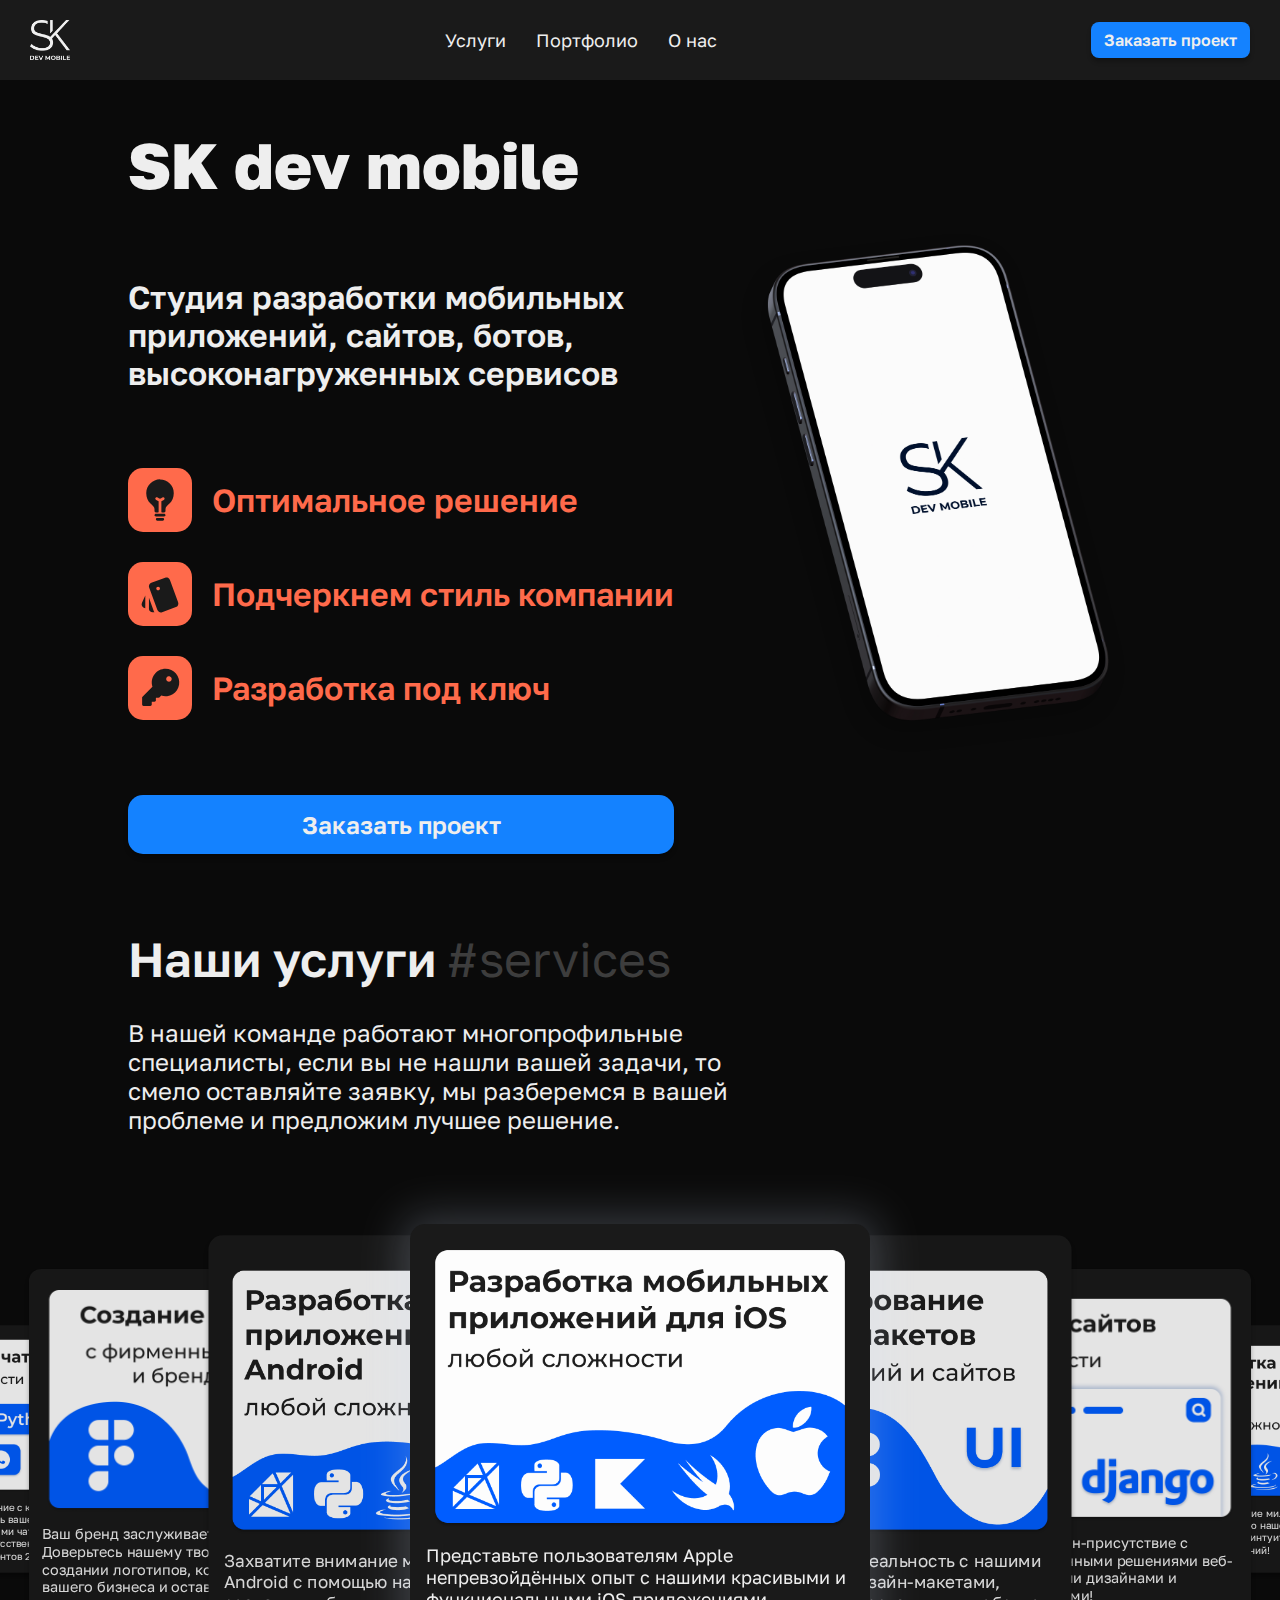
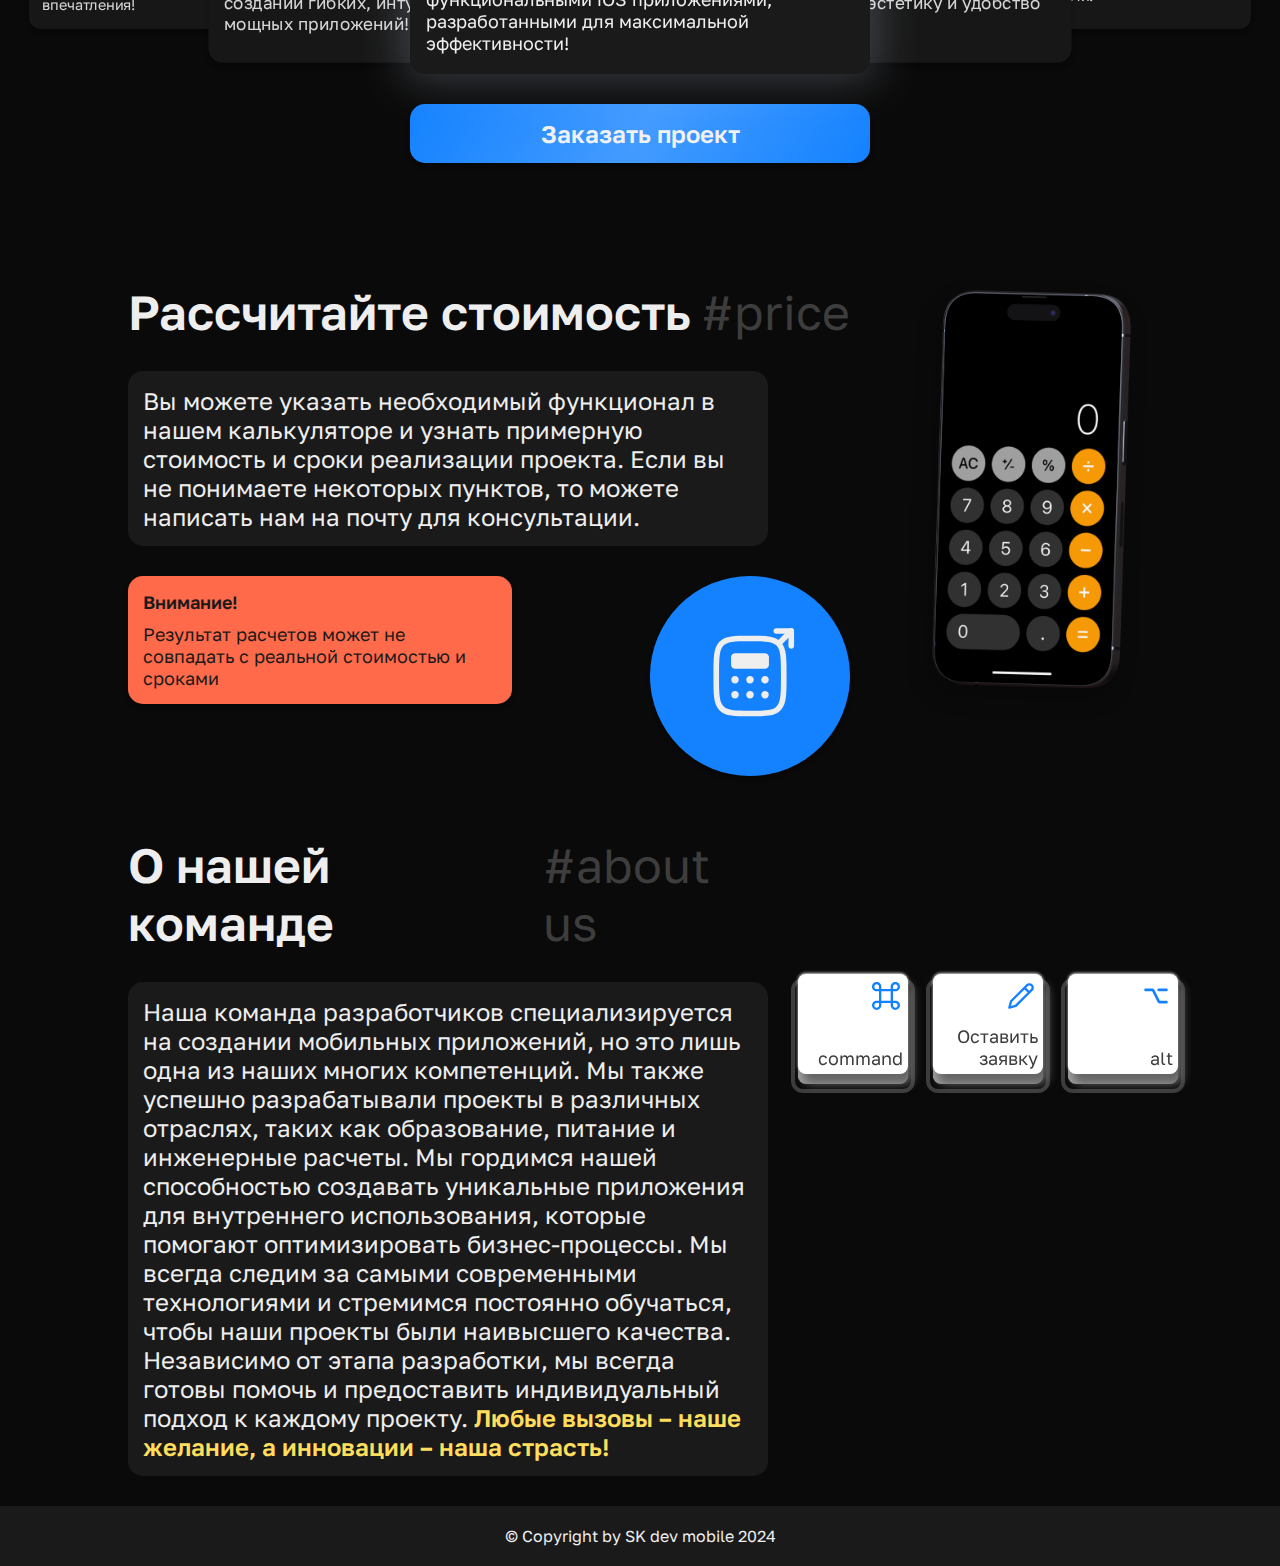
==== commit cbb2b66e: "Refactor email template" ====
--- a/index.html
+++ b/index.html
@@ -385,20 +385,20 @@
     const body = `
     Здравствуйте,
 
-    Меня зовут [Ваше имя], я представляю компанию [Название вашей компании].
-
-    Я хотел бы обсудить возможность разработки проекта. Вот некоторые детали:
-
-    - Тип проекта: [Тип проекта]
-    - Основные требования: [Основные требования]
-    - Предполагаемый срок выполнения: [Предполагаемый срок выполнения]
+    Я, [Ваше имя], представляю [Вашу компанию].
+
+    Хотел бы обсудить разработку проекта:
+
+    - Тип: [Тип проекта]
+    - Требования: [Основные требования]
+    - Срок: [Срок выполнения]
     - Бюджет: [Бюджет]
 
-    Буду рад обсудить детали и ответить на любые вопросы, которые у вас могут возникнуть.
+    Готов обсудить детали и ответить на вопросы.
 
     С уважением,
     [Ваше имя]
-    [Ваши контактные данные]
+    [Контакты]
 `;
 
     function sendEmail() {
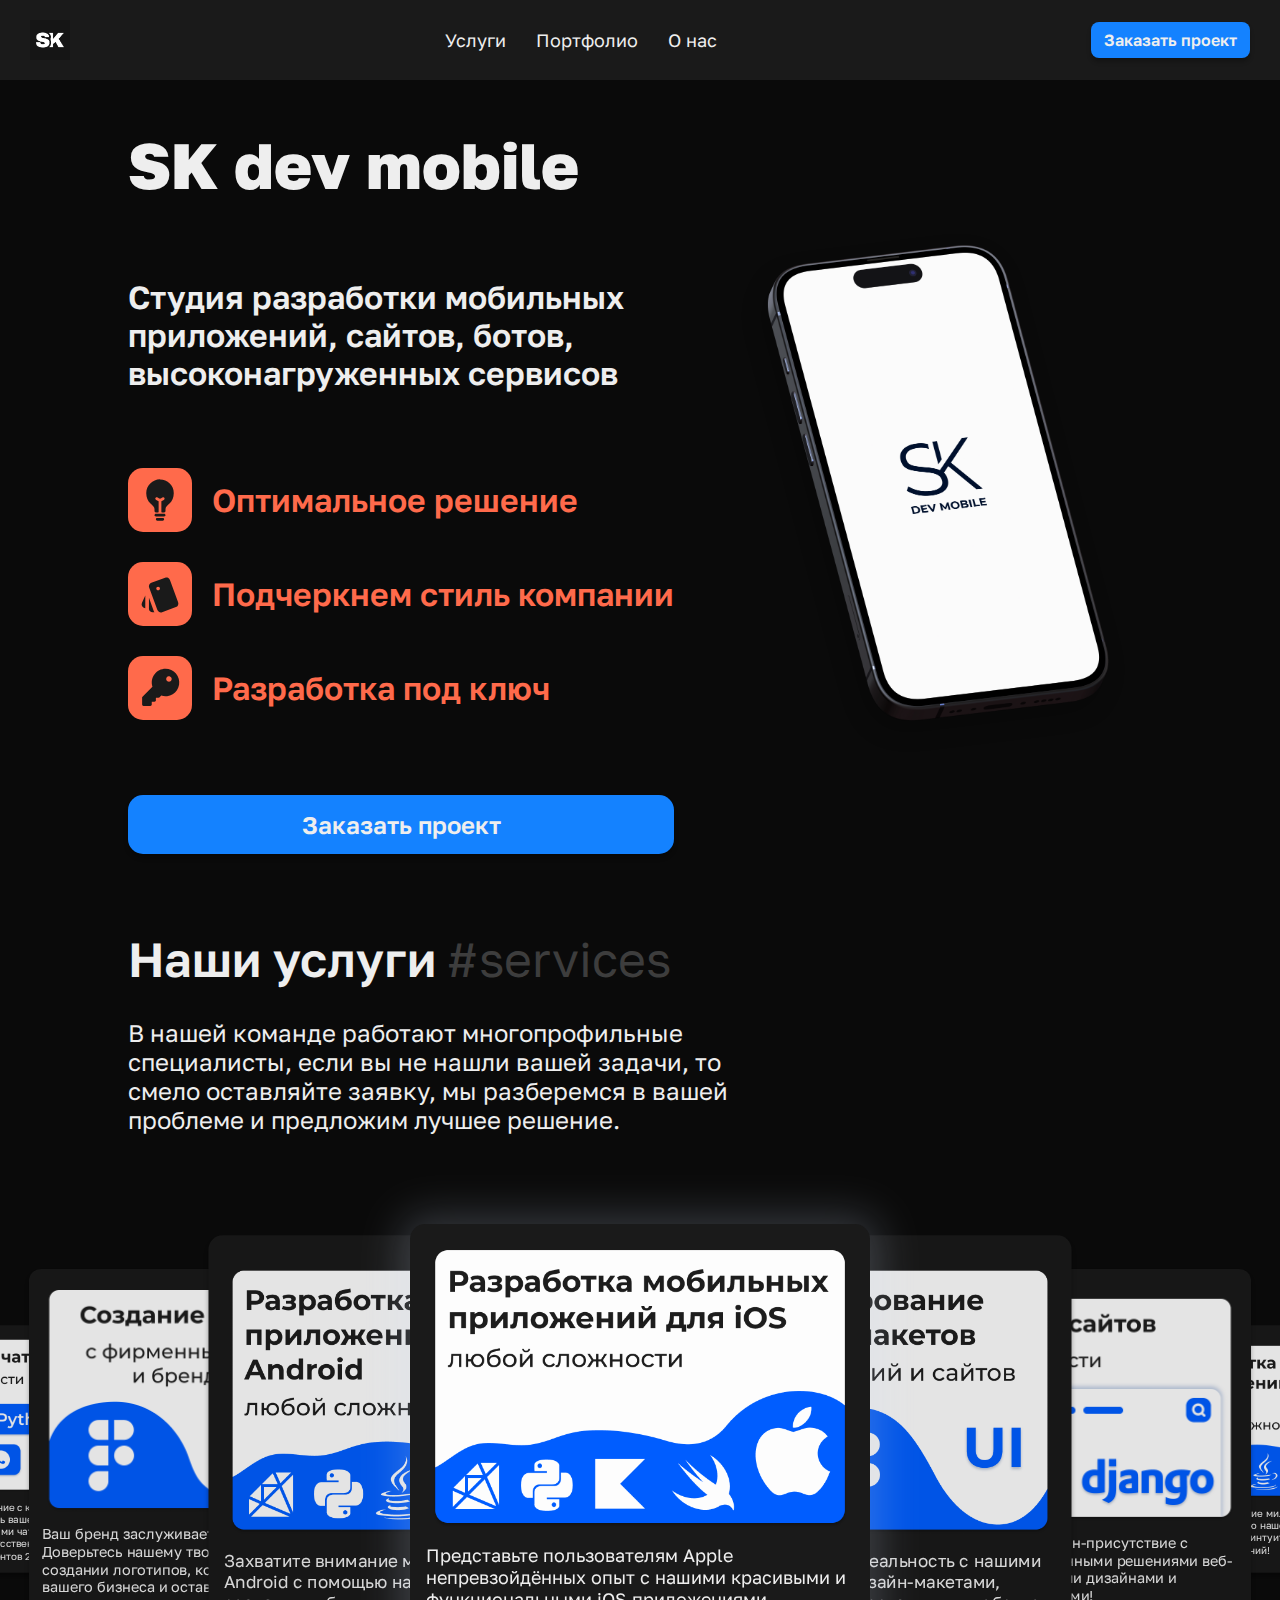
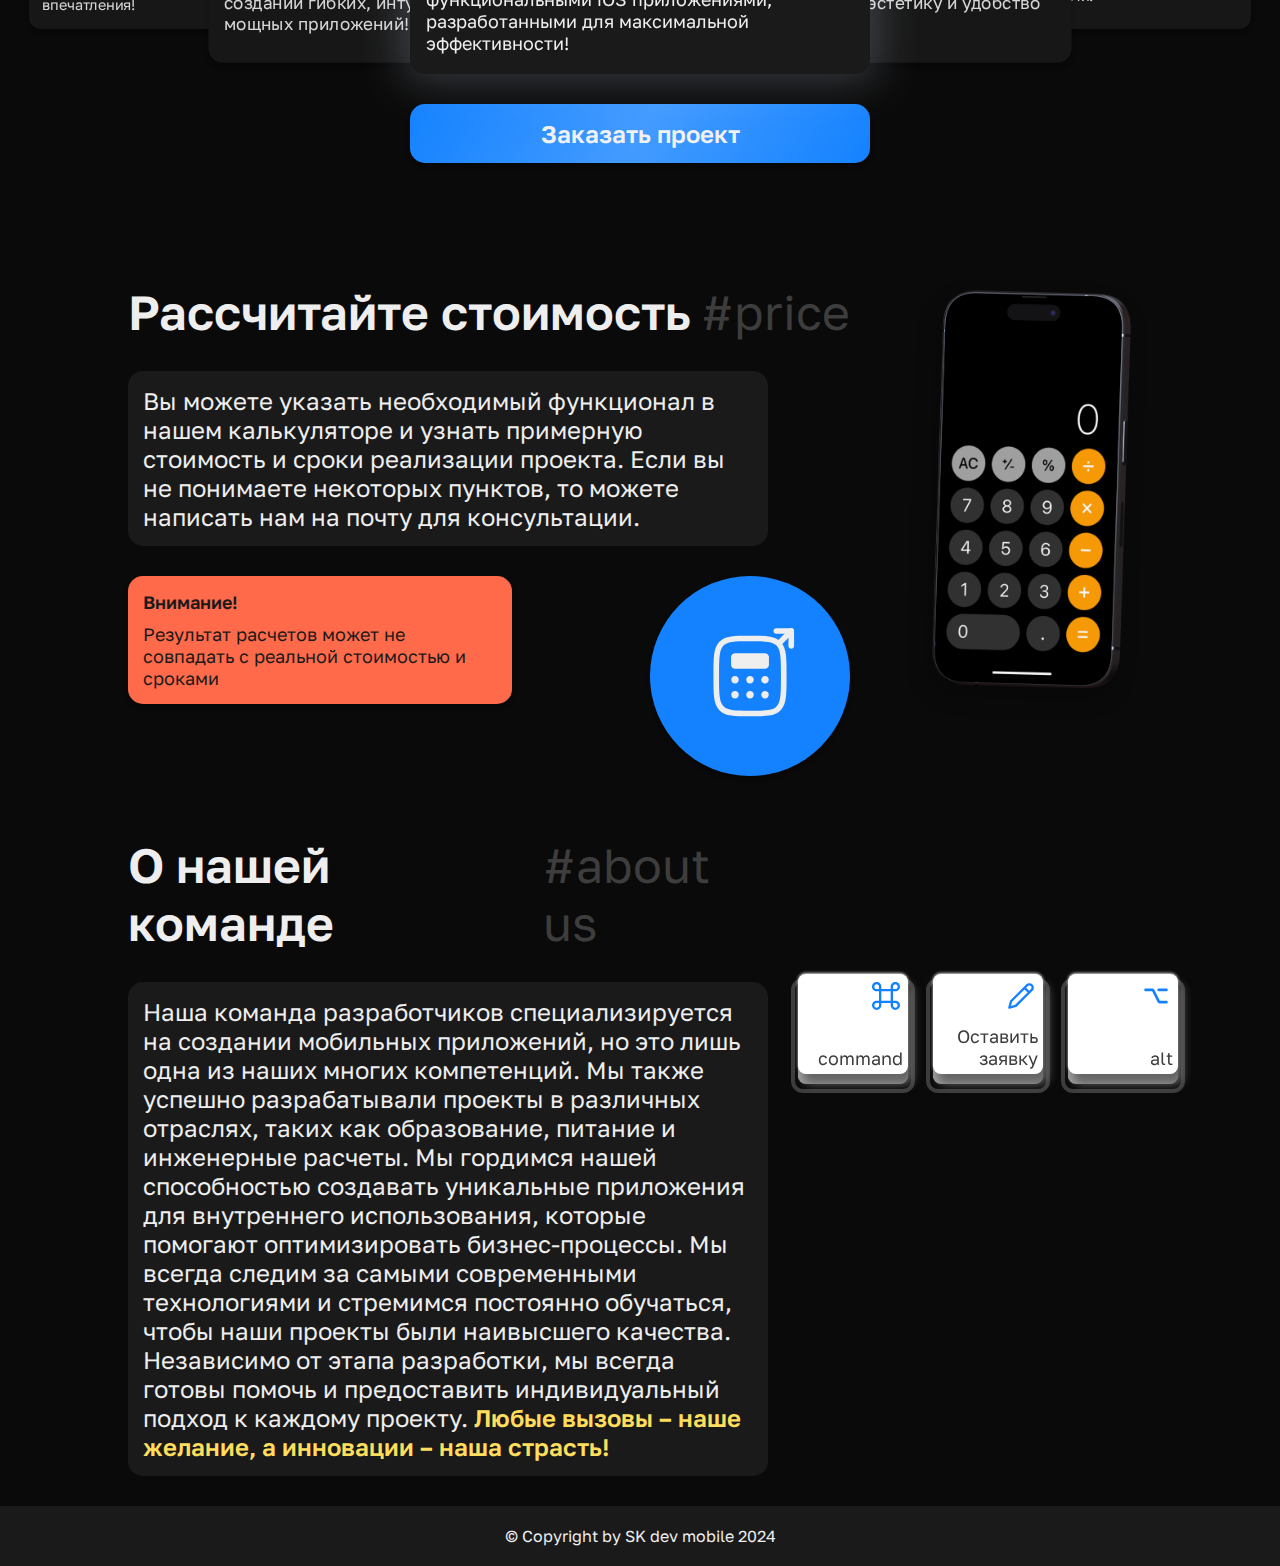
==== commit b0ff07ec: "Update index.html" ====
--- a/index.html
+++ b/index.html
@@ -5,6 +5,7 @@
     <meta charset="utf-8">
     <meta name="viewport" content="width=device-width, initial-scale=1.0, shrink-to-fit=no">
     <title>sk-dev.site</title>
+    <link rel="icon" href="./assets/images/website/logotype_sk_dev.png">
     <link href="./css/reset.css" rel="stylesheet">
     <link href="./css/custom.css" rel="stylesheet">
     <script type="application/javascript" src="./js/scroll-smooth.js"></script>
@@ -21,7 +22,7 @@
 <nav class="navbar">
     <div class="container-nav">
         <a class="navbar-brand" href="#">
-            <img src="./assets/images/website/logotype_raw.png" alt="" width="30" height="30"
+            <img src="./assets/images/website/logotype_sk_dev.png" alt="" width="30" height="30"
                  class="d-inline-block align-text-top">
         </a>
 
@@ -405,4 +406,4 @@
         window.location.href = `mailto:${email}?subject=${subject}&body=${encodeURIComponent(body)}`;
     }
 </script>
-</html>+</html>
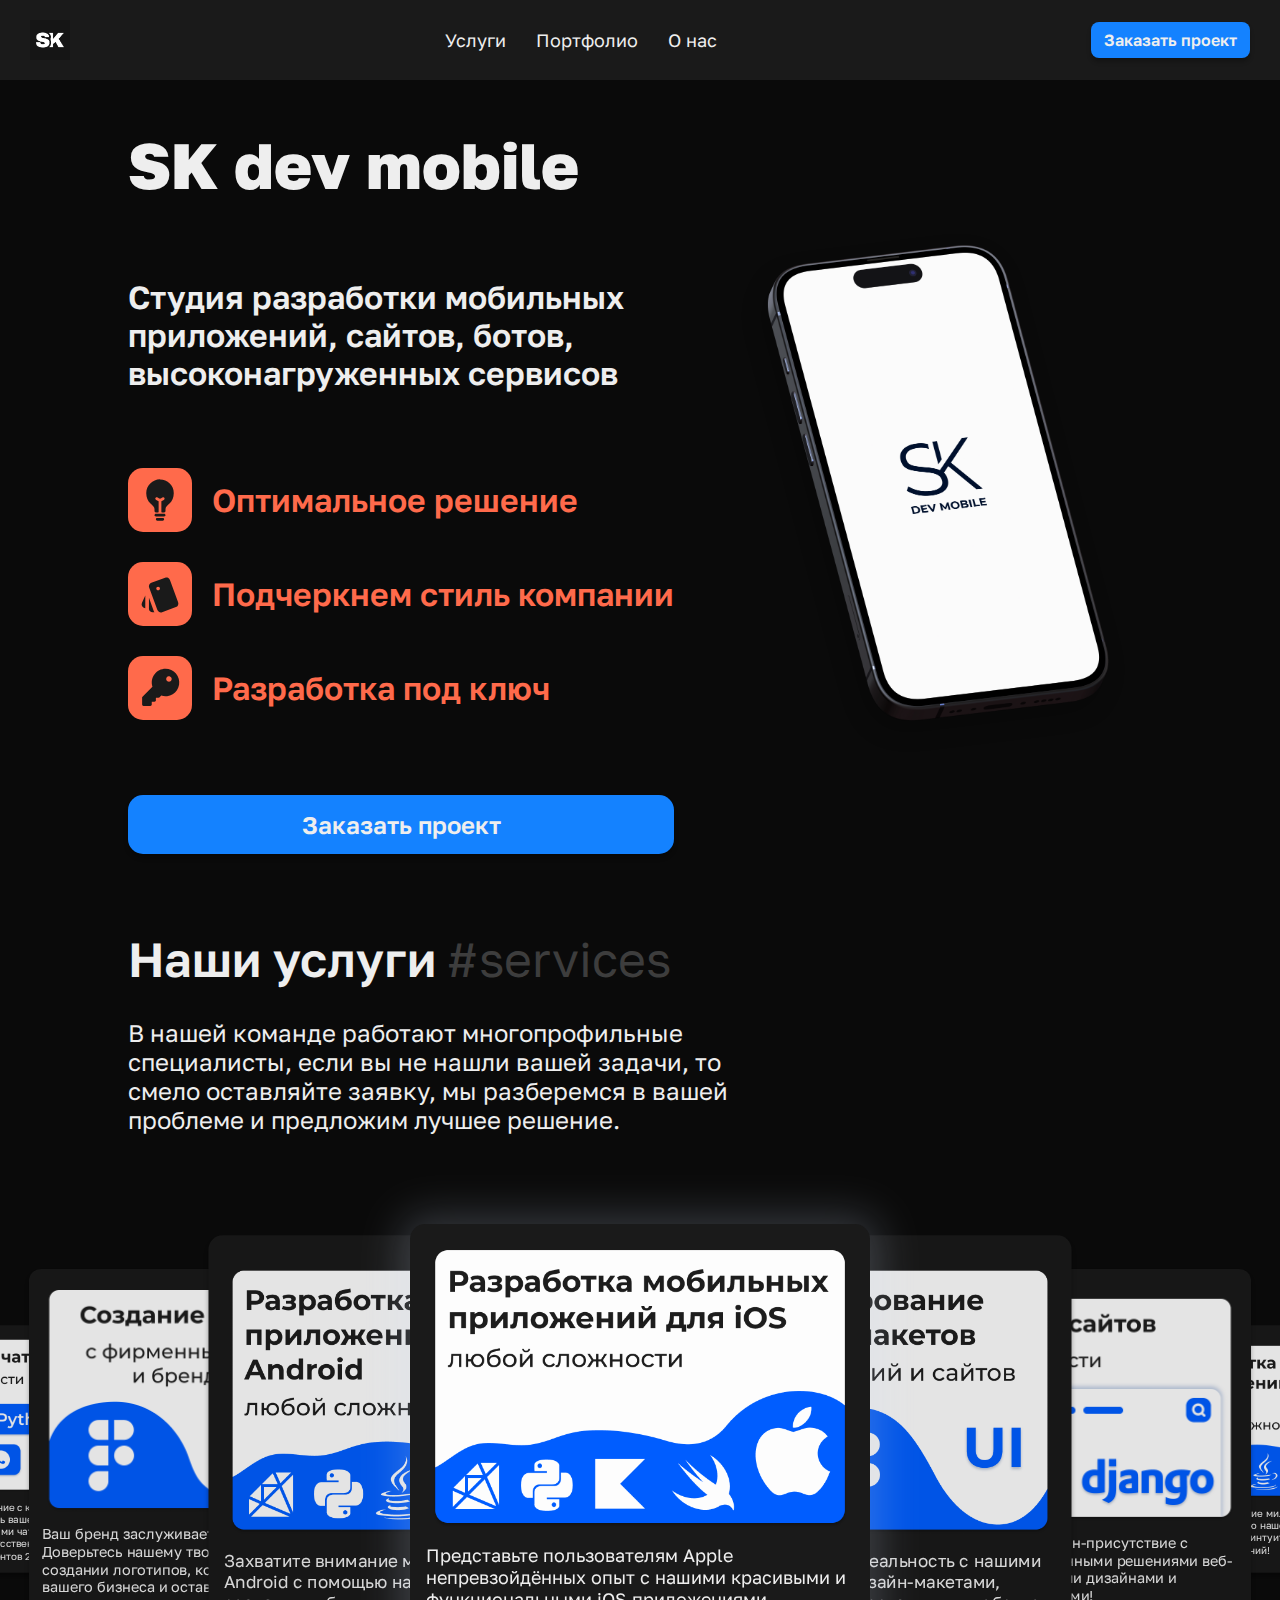
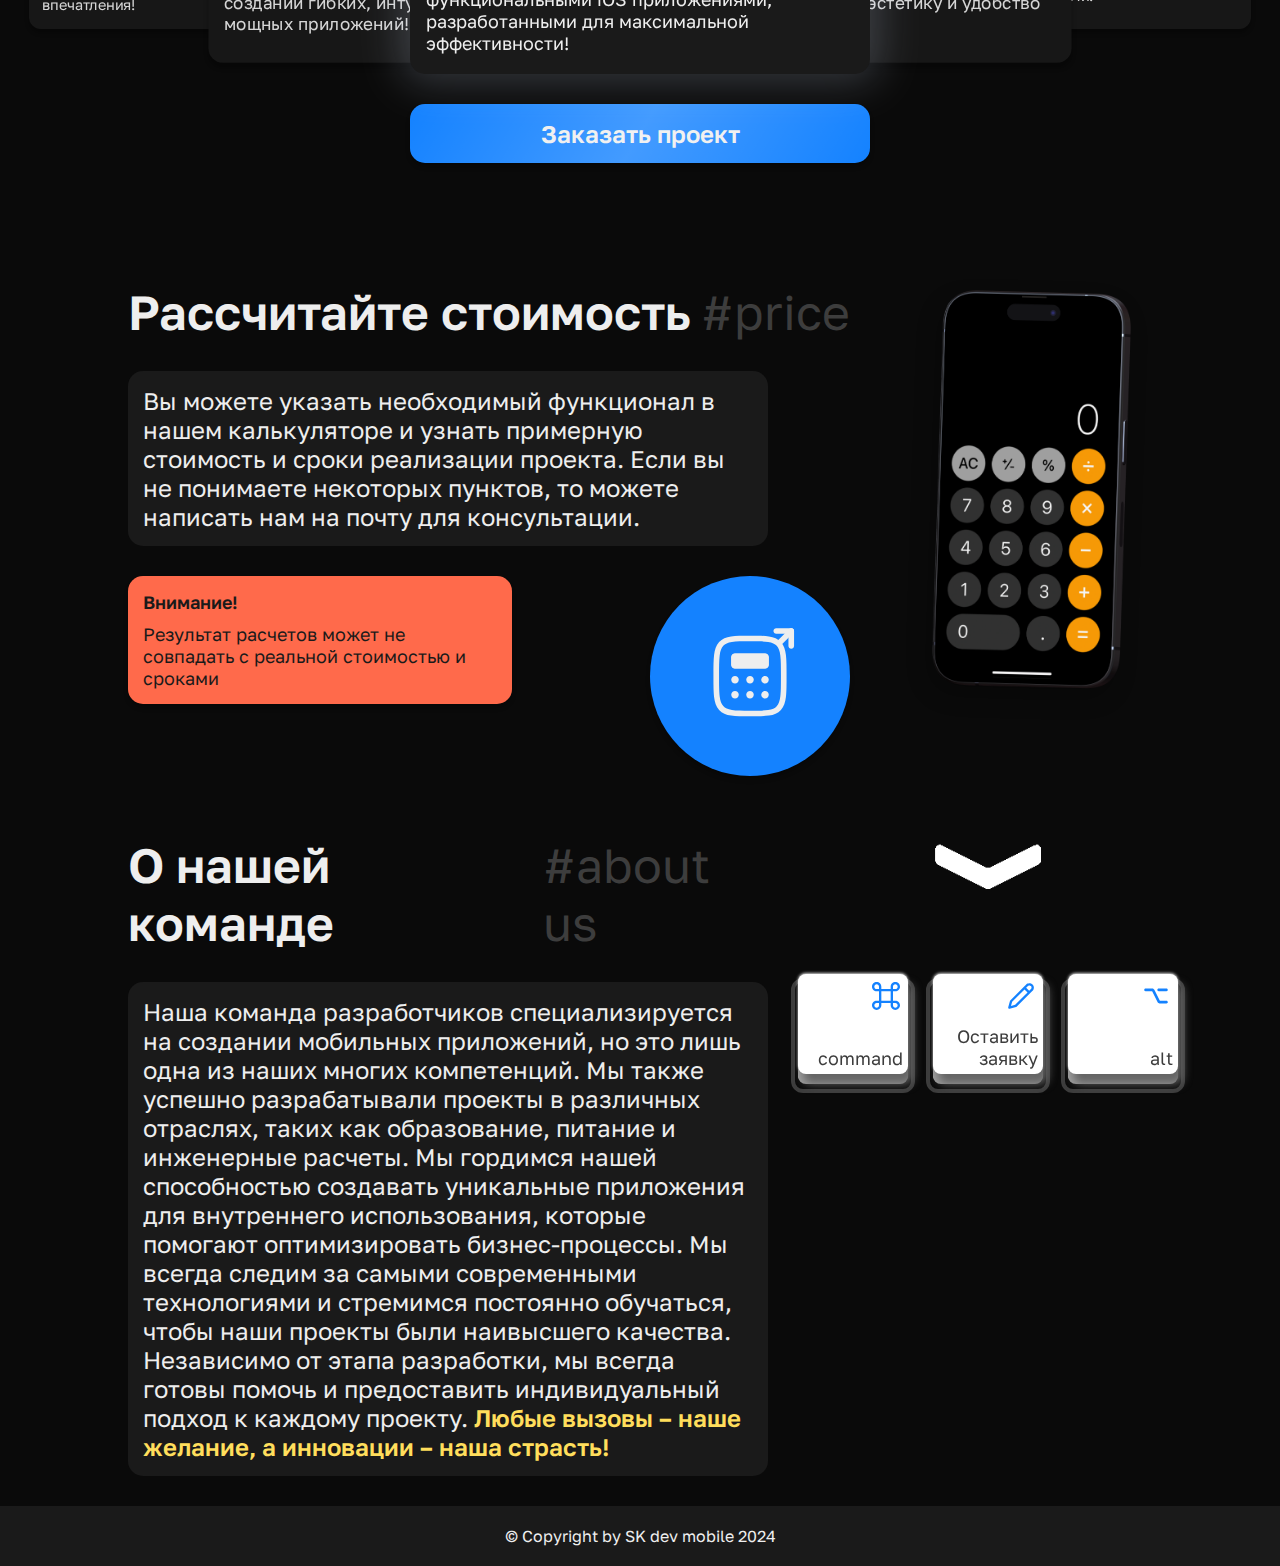
==== commit 08050653: "Update index.html" ====
--- a/index.html
+++ b/index.html
@@ -36,7 +36,7 @@
                     <a class="nav-link active" aria-current="page" href="#services">Услуги</a>
                 </li>
                 <li class="nav-item">
-                    <a class="nav-link active" aria-current="page" href="#portfolio">Портфолио</a>
+                    <a class="nav-link active" aria-current="page" href="/sub/portfolio.html">Портфолио</a>
                 </li>
                 <li class="nav-item">
                     <a class="nav-link active" aria-current="page" href="#about">О нас</a>
